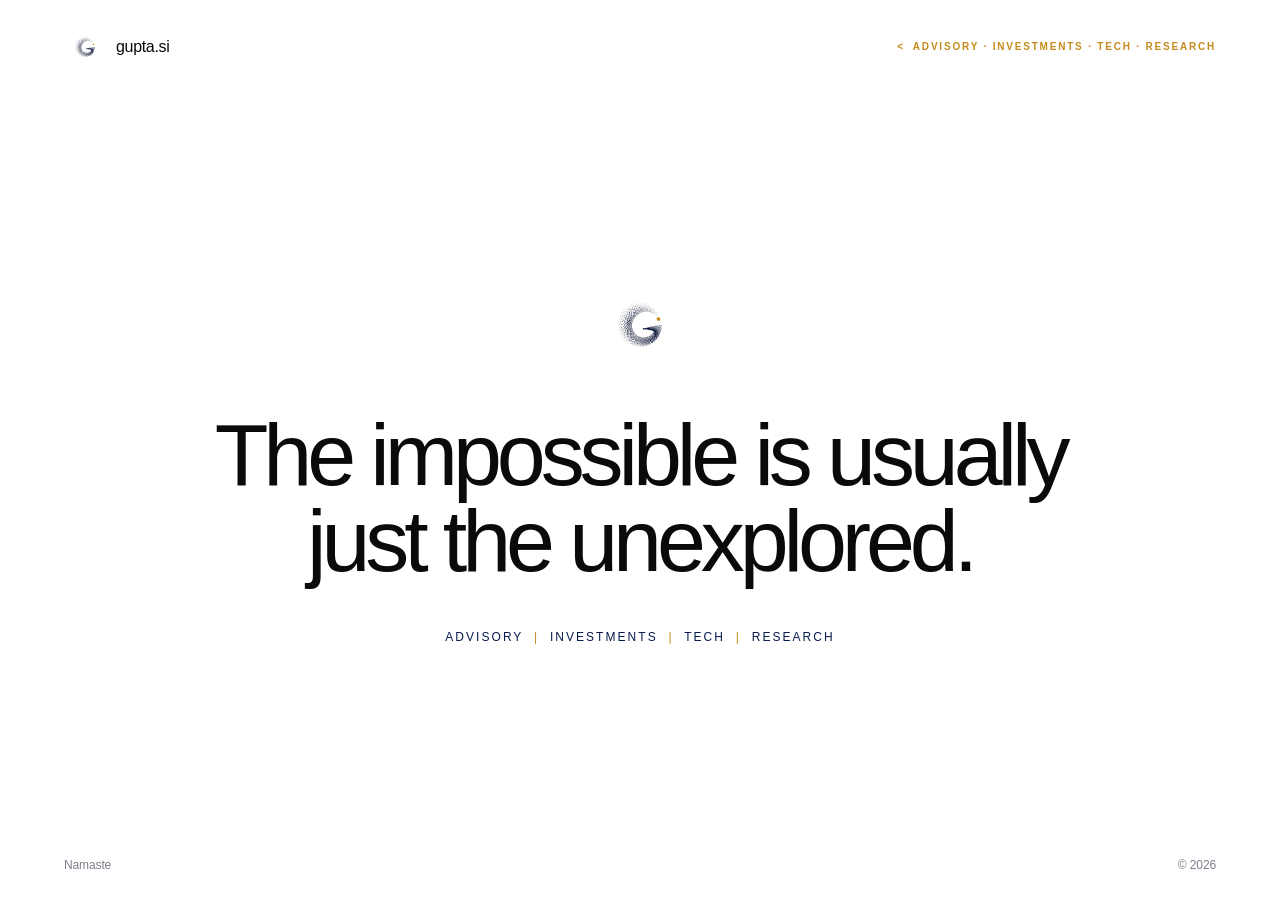
==== index.html @ c1aa2324 "Update index.html" ====
<!doctype html>
<html lang="en">
<head>
  <meta charset="UTF-8">
  <meta name="viewport" content="width=device-width, initial-scale=1, viewport-fit=cover">
  <meta name="theme-color" content="#ffffff">
  <meta name="description" content="Advisory, Investments, Tech, Research.">
  <meta name="apple-mobile-web-app-capable" content="yes">
  <meta name="apple-mobile-web-app-status-bar-style" content="default">
  <title>Gupta</title>

  <!-- Favicon: exact logo-mark PNGs first, with SVG/ICO fallbacks -->
  <link rel="icon" type="image/png" sizes="32x32" href="assets/favicon-32.png">
  <link rel="icon" type="image/png" sizes="16x16" href="assets/favicon-16.png">
  <link rel="icon" type="image/svg+xml" href="assets/favicon.svg">
  <link rel="shortcut icon" href="assets/favicon.ico">
  <link rel="apple-touch-icon" sizes="180x180" href="assets/apple-touch-icon.png">
  <link rel="manifest" href="site.webmanifest">

  <style>
    * { box-sizing: border-box; }

    :root {
      --navy: #071b4d;
      --gold: #c58b1c;
      --muted: #7a7f8a;
      --page-pad: clamp(24px, 5vw, 64px);
    }

    html, body {
      margin: 0;
      min-height: 100%;
      width: 100%;
      background: #fff;
    }

    body {
      min-height: 100svh;
      color: #0a0a0a;
      font-family: -apple-system, BlinkMacSystemFont, "Helvetica Neue", Helvetica, Arial, sans-serif;
      -webkit-font-smoothing: antialiased;
      text-rendering: optimizeLegibility;
      overflow-x: hidden;
    }

    .page {
      min-height: 100svh;
      width: min(100%, 1280px);
      margin: 0 auto;
      padding: calc(env(safe-area-inset-top) + 26px) var(--page-pad)
               calc(env(safe-area-inset-bottom) + 26px);
      display: grid;
      grid-template-rows: auto 1fr auto;
      gap: 32px;
    }

    .header {
      display: flex;
      align-items: center;
      justify-content: space-between;
      gap: 20px;
    }

    .brand {
      display: inline-flex;
      align-items: center;
      gap: 10px;
      text-decoration: none;
      color: inherit;
      min-width: 0;
    }

    .brand-mark {
      width: clamp(34px, 4vw, 42px);
      height: clamp(34px, 4vw, 42px);
      flex: 0 0 auto;
      object-fit: contain;
      display: block;
    }

    .domain {
      font-size: clamp(14px, 1.4vw, 16px);
      line-height: 1;
      font-weight: 500;
      letter-spacing: -0.02em;
      white-space: nowrap;
    }

    .descriptor {
      display: inline-flex;
      align-items: center;
      gap: 8px;
      color: var(--gold);
      font-size: 10px;
      line-height: 1;
      font-weight: 600;
      letter-spacing: .18em;
      text-transform: uppercase;
      white-space: nowrap;
    }

    .descriptor .dot {
      width: 4px;
      height: 4px;
      border-radius: 50%;
      background: var(--gold);
      flex: 0 0 auto;
    }

    main {
      display: grid;
      place-items: center;
      text-align: center;
      padding: 20px 0;
    }

    .hero {
      width: min(100%, 920px);
      display: flex;
      flex-direction: column;
      align-items: center;
    }

    .hero-mark {
      width: clamp(62px, 8vw, 92px);
      height: clamp(62px, 8vw, 92px);
      object-fit: contain;
      display: block;
      margin-bottom: clamp(28px, 4.5vh, 48px);
    }

    .quote {
      margin: 0;
      max-width: 900px;
      font-size: clamp(44px, 7.1vw, 88px);
      font-weight: 400;
      line-height: .98;
      letter-spacing: -.058em;
      text-wrap: balance;
    }

    .subline {
      margin: clamp(34px, 5vh, 54px) 0 0;
      color: var(--navy);
      font-size: clamp(10px, 1.2vw, 12px);
      line-height: 1.4;
      font-weight: 500;
      letter-spacing: .17em;
      text-transform: uppercase;
    }

    .subline span { color: var(--gold); padding: 0 .45em; }

    .footer {
      display: flex;
      justify-content: space-between;
      align-items: flex-end;
      gap: 20px;
      color: var(--muted);
      font-size: 12px;
      line-height: 1.4;
      letter-spacing: -.01em;
    }

    .footer .year { white-space: nowrap; }

    @media (max-width: 700px) {
      .page {
        gap: 20px;
        padding-left: max(20px, var(--page-pad));
        padding-right: max(20px, var(--page-pad));
      }

      .descriptor { display: none; }

      main { padding: 8px 0; }

      .hero-mark { margin-bottom: 30px; }

      .quote {
        max-width: 12ch;
        font-size: clamp(42px, 12.8vw, 64px);
        line-height: 1.01;
        letter-spacing: -.055em;
      }

      .subline {
        max-width: 300px;
        line-height: 1.8;
      }
    }

    @media (max-height: 650px) and (min-width: 701px) {
      .page { gap: 16px; }
      .hero-mark { margin-bottom: 18px; }
      .subline { margin-top: 22px; }
    }

    @media (prefers-reduced-motion: no-preference) {
      .hero-mark { animation: mark-in 900ms cubic-bezier(.16,1,.3,1) both; }
      .quote { animation: quote-in 950ms 90ms cubic-bezier(.16,1,.3,1) both; }
      .subline { animation: fade-in 700ms 220ms ease both; }
    }

    @keyframes mark-in {
      from { opacity: 0; transform: translateY(10px) scale(.96); }
      to { opacity: 1; transform: translateY(0) scale(1); }
    }

    @keyframes quote-in {
      from { opacity: 0; transform: translateY(14px); }
      to { opacity: 1; transform: translateY(0); }
    }

    @keyframes fade-in {
      from { opacity: 0; }
      to { opacity: 1; }
    }
  </style>
</head>

<body>
  <div class="page">
    <header class="header">
      <a class="brand" href="/" aria-label="Gupta.si home">
        <img class="brand-mark" src="assets/gupta-mark.png" alt="Gupta mark" width="42" height="42">
        <span class="domain">gupta.si</span>
      </a>

      <div class="descriptor" aria-label="Gupta services">
        <<span>Advisory · Investments · Tech · Research</span>
      </div>
    </header>

    <main>
      <section class="hero" aria-labelledby="hero-quote">
        <img class="hero-mark" src="assets/gupta-mark.png" alt="Gupta logo mark" width="92" height="92">
        <h1 id="hero-quote" class="quote">The impossible is usually just the unexplored.</h1>
        <p class="subline">Advisory <span>|</span> Investments <span>|</span> Tech <span>|</span> Research</p>
      </section>
    </main>

    <footer class="footer">
      <span>Namaste</span>
      <span class="year">© 2026</span>
    </footer>
  </div>
</body>
</html>
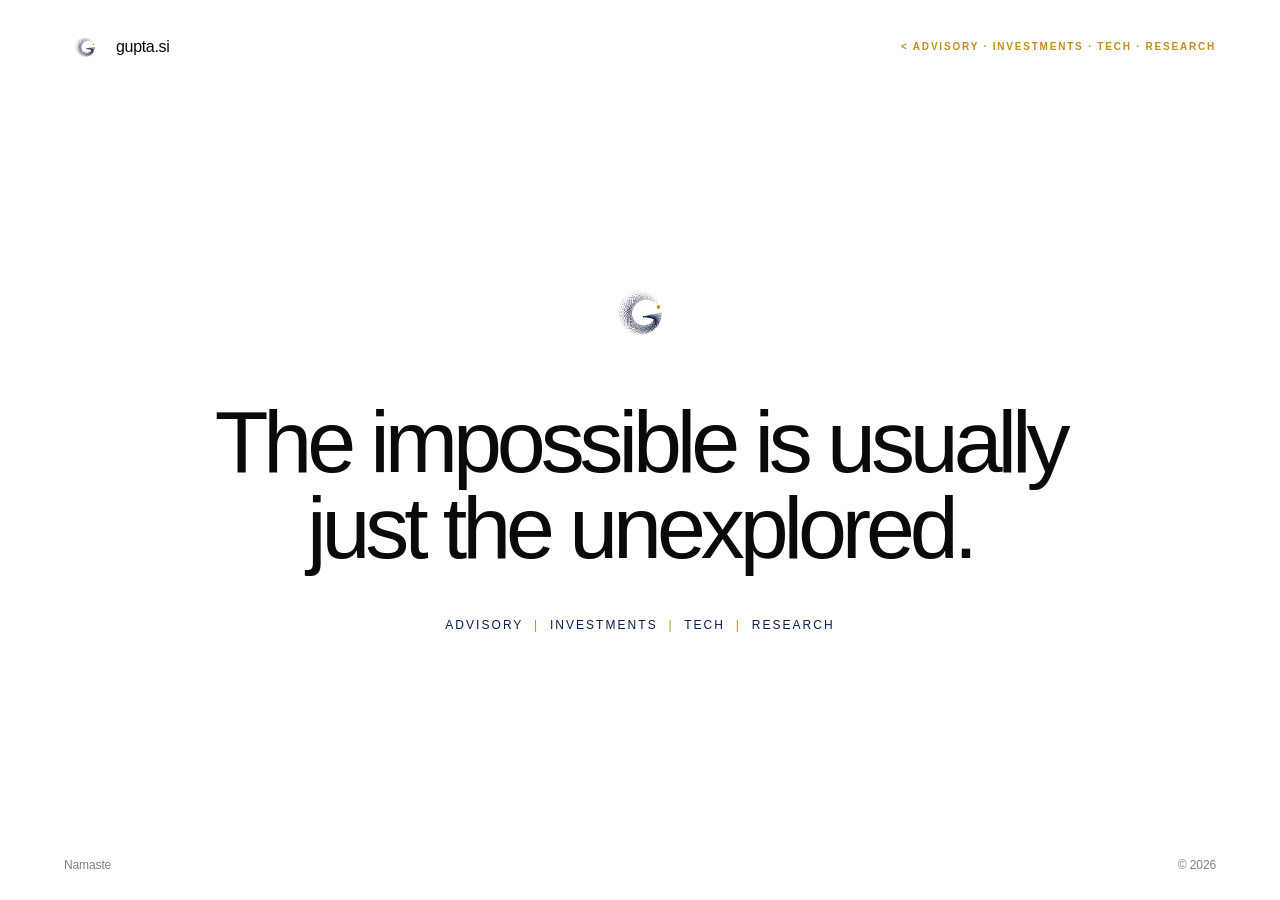
==== commit 72c02eab: "Update index.html" ====
--- a/index.html
+++ b/index.html
@@ -3,13 +3,16 @@
 <head>
   <meta charset="UTF-8">
   <meta name="viewport" content="width=device-width, initial-scale=1, viewport-fit=cover">
+
   <meta name="theme-color" content="#ffffff">
   <meta name="description" content="Advisory, Investments, Tech, Research.">
+
   <meta name="apple-mobile-web-app-capable" content="yes">
   <meta name="apple-mobile-web-app-status-bar-style" content="default">
+
   <title>Gupta</title>
 
-  <!-- Favicon: exact logo-mark PNGs first, with SVG/ICO fallbacks -->
+  <!-- Favicon -->
   <link rel="icon" type="image/png" sizes="32x32" href="assets/favicon-32.png">
   <link rel="icon" type="image/png" sizes="16x16" href="assets/favicon-16.png">
   <link rel="icon" type="image/svg+xml" href="assets/favicon.svg">
@@ -18,7 +21,9 @@
   <link rel="manifest" href="site.webmanifest">
 
   <style>
-    * { box-sizing: border-box; }
+    * {
+      box-sizing: border-box;
+    }
 
     :root {
       --navy: #071b4d;
@@ -27,53 +32,91 @@
       --page-pad: clamp(24px, 5vw, 64px);
     }
 
-    html, body {
+    html,
+    body {
       margin: 0;
-      min-height: 100%;
       width: 100%;
+      height: 100%;
       background: #fff;
     }
 
     body {
-      min-height: 100svh;
       color: #0a0a0a;
-      font-family: -apple-system, BlinkMacSystemFont, "Helvetica Neue", Helvetica, Arial, sans-serif;
+      font-family:
+        -apple-system,
+        BlinkMacSystemFont,
+        "Helvetica Neue",
+        Helvetica,
+        Arial,
+        sans-serif;
+
       -webkit-font-smoothing: antialiased;
       text-rendering: optimizeLegibility;
-      overflow-x: hidden;
-    }
+
+      /*
+       * The body itself never scrolls.
+       * Only <main> scrolls.
+       */
+      overflow: hidden;
+    }
+
+    /* =========================================================
+       PAGE
+       ========================================================= */
 
     .page {
-      min-height: 100svh;
-      width: min(100%, 1280px);
-      margin: 0 auto;
-      padding: calc(env(safe-area-inset-top) + 26px) var(--page-pad)
-               calc(env(safe-area-inset-bottom) + 26px);
-      display: grid;
-      grid-template-rows: auto 1fr auto;
-      gap: 32px;
-    }
+      width: 100%;
+      height: 100svh;
+      position: relative;
+      overflow: hidden;
+    }
+
+    /* =========================================================
+       FIXED HEADER
+       ========================================================= */
 
     .header {
+      position: fixed;
+      z-index: 100;
+      top: 0;
+      left: 0;
+      right: 0;
+
       display: flex;
       align-items: center;
       justify-content: space-between;
       gap: 20px;
+
+      padding:
+        calc(env(safe-area-inset-top) + 26px)
+        var(--page-pad)
+        26px;
+
+      pointer-events: none;
+    }
+
+    .brand,
+    .descriptor {
+      pointer-events: auto;
     }
 
     .brand {
       display: inline-flex;
       align-items: center;
       gap: 10px;
+
       text-decoration: none;
       color: inherit;
+
       min-width: 0;
     }
 
     .brand-mark {
       width: clamp(34px, 4vw, 42px);
       height: clamp(34px, 4vw, 42px);
+
       flex: 0 0 auto;
+
       object-fit: contain;
       display: block;
     }
@@ -81,8 +124,10 @@
     .domain {
       font-size: clamp(14px, 1.4vw, 16px);
       line-height: 1;
+
       font-weight: 500;
       letter-spacing: -0.02em;
+
       white-space: nowrap;
     }
 
@@ -90,11 +135,15 @@
       display: inline-flex;
       align-items: center;
       gap: 8px;
+
       color: var(--gold);
+
       font-size: 10px;
       line-height: 1;
+
       font-weight: 600;
       letter-spacing: .18em;
+
       text-transform: uppercase;
       white-space: nowrap;
     }
@@ -102,148 +151,387 @@
     .descriptor .dot {
       width: 4px;
       height: 4px;
+
       border-radius: 50%;
       background: var(--gold);
+
       flex: 0 0 auto;
     }
-
+    
     main {
-      display: grid;
-      place-items: center;
-      text-align: center;
-      padding: 20px 0;
+      width: 100%;
+      height: 100svh;
+
+      overflow-y: auto;
+      overflow-x: hidden;
+
+      scroll-behavior: smooth;
+      overscroll-behavior-y: contain;
+
+      -webkit-overflow-scrolling: touch;
+
+      padding-top:
+        calc(env(safe-area-inset-top) + 110px);
+
+      padding-right: var(--page-pad);
+
+      padding-bottom:
+        calc(env(safe-area-inset-bottom) + 110px);
+
+      padding-left: var(--page-pad);
+
+      scrollbar-width: none;
+      -ms-overflow-style: none;
+    }
+
+    main::-webkit-scrollbar {
+      display: none;
     }
 
     .hero {
       width: min(100%, 920px);
+
+      min-height: calc(100svh - 220px);
+
+      margin: 0 auto;
+
       display: flex;
       flex-direction: column;
+
       align-items: center;
+      justify-content: center;
+
+      text-align: center;
     }
 
     .hero-mark {
       width: clamp(62px, 8vw, 92px);
       height: clamp(62px, 8vw, 92px);
+
       object-fit: contain;
       display: block;
+
       margin-bottom: clamp(28px, 4.5vh, 48px);
     }
 
     .quote {
       margin: 0;
+
       max-width: 900px;
+
       font-size: clamp(44px, 7.1vw, 88px);
+
       font-weight: 400;
+
       line-height: .98;
+
       letter-spacing: -.058em;
+
       text-wrap: balance;
     }
 
     .subline {
-      margin: clamp(34px, 5vh, 54px) 0 0;
+      margin:
+        clamp(34px, 5vh, 54px)
+        0
+        0;
+
       color: var(--navy);
+
       font-size: clamp(10px, 1.2vw, 12px);
+
       line-height: 1.4;
+
       font-weight: 500;
+
       letter-spacing: .17em;
+
       text-transform: uppercase;
     }
 
-    .subline span { color: var(--gold); padding: 0 .45em; }
+    .subline span {
+      color: var(--gold);
+      padding: 0 .45em;
+    }
+
+    .scroll-space {
+      height: 80vh;
+      min-height: 300px;
+    }
 
     .footer {
+      position: fixed;
+      z-index: 100;
+
+      left: 0;
+      right: 0;
+      bottom: 0;
+
       display: flex;
+
       justify-content: space-between;
       align-items: flex-end;
+
       gap: 20px;
+
+      padding:
+        26px
+        var(--page-pad)
+        calc(env(safe-area-inset-bottom) + 26px);
+
       color: var(--muted);
+
       font-size: 12px;
       line-height: 1.4;
+
       letter-spacing: -.01em;
-    }
-
-    .footer .year { white-space: nowrap; }
+
+      pointer-events: none;
+    }
+
+    .footer .year {
+      white-space: nowrap;
+    }
 
     @media (max-width: 700px) {
-      .page {
-        gap: 20px;
+
+      :root {
+        --page-pad: 20px;
+      }
+
+      .header {
         padding-left: max(20px, var(--page-pad));
         padding-right: max(20px, var(--page-pad));
       }
 
-      .descriptor { display: none; }
-
-      main { padding: 8px 0; }
-
-      .hero-mark { margin-bottom: 30px; }
+      .footer {
+        padding-left: max(20px, var(--page-pad));
+        padding-right: max(20px, var(--page-pad));
+      }
+
+      .descriptor {
+        display: none;
+      }
+
+      main {
+        padding-top: 100px;
+        padding-bottom: 90px;
+
+        padding-left: max(20px, var(--page-pad));
+        padding-right: max(20px, var(--page-pad));
+      }
+
+      .hero {
+        min-height: calc(100svh - 190px);
+      }
+
+      .hero-mark {
+        margin-bottom: 30px;
+      }
 
       .quote {
         max-width: 12ch;
+
         font-size: clamp(42px, 12.8vw, 64px);
+
         line-height: 1.01;
+
         letter-spacing: -.055em;
       }
 
       .subline {
         max-width: 300px;
+
         line-height: 1.8;
       }
+
+      .scroll-space {
+        height: 70vh;
+        min-height: 260px;
+      }
     }
 
     @media (max-height: 650px) and (min-width: 701px) {
-      .page { gap: 16px; }
-      .hero-mark { margin-bottom: 18px; }
-      .subline { margin-top: 22px; }
+
+      .hero-mark {
+        margin-bottom: 18px;
+      }
+
+      .subline {
+        margin-top: 22px;
+      }
+
+      .scroll-space {
+        height: 60vh;
+      }
     }
 
     @media (prefers-reduced-motion: no-preference) {
-      .hero-mark { animation: mark-in 900ms cubic-bezier(.16,1,.3,1) both; }
-      .quote { animation: quote-in 950ms 90ms cubic-bezier(.16,1,.3,1) both; }
-      .subline { animation: fade-in 700ms 220ms ease both; }
+
+      .hero-mark {
+        animation:
+          mark-in
+          900ms
+          cubic-bezier(.16, 1, .3, 1)
+          both;
+      }
+
+      .quote {
+        animation:
+          quote-in
+          950ms
+          90ms
+          cubic-bezier(.16, 1, .3, 1)
+          both;
+      }
+
+      .subline {
+        animation:
+          fade-in
+          700ms
+          220ms
+          ease
+          both;
+      }
     }
 
     @keyframes mark-in {
-      from { opacity: 0; transform: translateY(10px) scale(.96); }
-      to { opacity: 1; transform: translateY(0) scale(1); }
+
+      from {
+        opacity: 0;
+        transform:
+          translateY(10px)
+          scale(.96);
+      }
+
+      to {
+        opacity: 1;
+        transform:
+          translateY(0)
+          scale(1);
+      }
     }
 
     @keyframes quote-in {
-      from { opacity: 0; transform: translateY(14px); }
-      to { opacity: 1; transform: translateY(0); }
+
+      from {
+        opacity: 0;
+        transform: translateY(14px);
+      }
+
+      to {
+        opacity: 1;
+        transform: translateY(0);
+      }
     }
 
     @keyframes fade-in {
-      from { opacity: 0; }
-      to { opacity: 1; }
-    }
+
+      from {
+        opacity: 0;
+      }
+
+      to {
+        opacity: 1;
+      }
+    }
+
   </style>
 </head>
 
 <body>
+
   <div class="page">
+
     <header class="header">
-      <a class="brand" href="/" aria-label="Gupta.si home">
-        <img class="brand-mark" src="assets/gupta-mark.png" alt="Gupta mark" width="42" height="42">
-        <span class="domain">gupta.si</span>
+
+      <a
+        class="brand"
+        href="/"
+        aria-label="Gupta.si home"
+      >
+        <img
+          class="brand-mark"
+          src="assets/gupta-mark.png"
+          alt="Gupta mark"
+          width="42"
+          height="42"
+        >
+
+        <span class="domain">
+          gupta.si
+        </span>
       </a>
 
-      <div class="descriptor" aria-label="Gupta services">
-        <<span>Advisory · Investments · Tech · Research</span>
+      <div
+        class="descriptor"
+        aria-label="Gupta services"
+      >
+        <span>
+          < Advisory · Investments · Tech · Research
+        </span>
       </div>
+
     </header>
 
     <main>
-      <section class="hero" aria-labelledby="hero-quote">
-        <img class="hero-mark" src="assets/gupta-mark.png" alt="Gupta logo mark" width="92" height="92">
-        <h1 id="hero-quote" class="quote">The impossible is usually just the unexplored.</h1>
-        <p class="subline">Advisory <span>|</span> Investments <span>|</span> Tech <span>|</span> Research</p>
+
+      <section
+        class="hero"
+        aria-labelledby="hero-quote"
+      >
+
+        <img
+          class="hero-mark"
+          src="assets/gupta-mark.png"
+          alt="Gupta logo mark"
+          width="92"
+          height="92"
+        >
+
+        <h1
+          id="hero-quote"
+          class="quote"
+        >
+          The impossible is usually just the unexplored.
+        </h1>
+
+        <p class="subline">
+          Advisory
+          <span>|</span>
+          Investments
+          <span>|</span>
+          Tech
+          <span>|</span>
+          Research
+        </p>
+
       </section>
+
+      <!--
+        Extra space makes the center content scrollable.
+        Header and footer remain completely fixed.
+      -->
+      <div
+        class="scroll-space"
+        aria-hidden="true"
+      ></div>
+
     </main>
 
     <footer class="footer">
-      <span>Namaste</span>
-      <span class="year">© 2026</span>
+
+      <span>
+        Namaste
+      </span>
+
+      <span class="year">
+        © 2026
+      </span>
+
     </footer>
+
   </div>
+
 </body>
 </html>
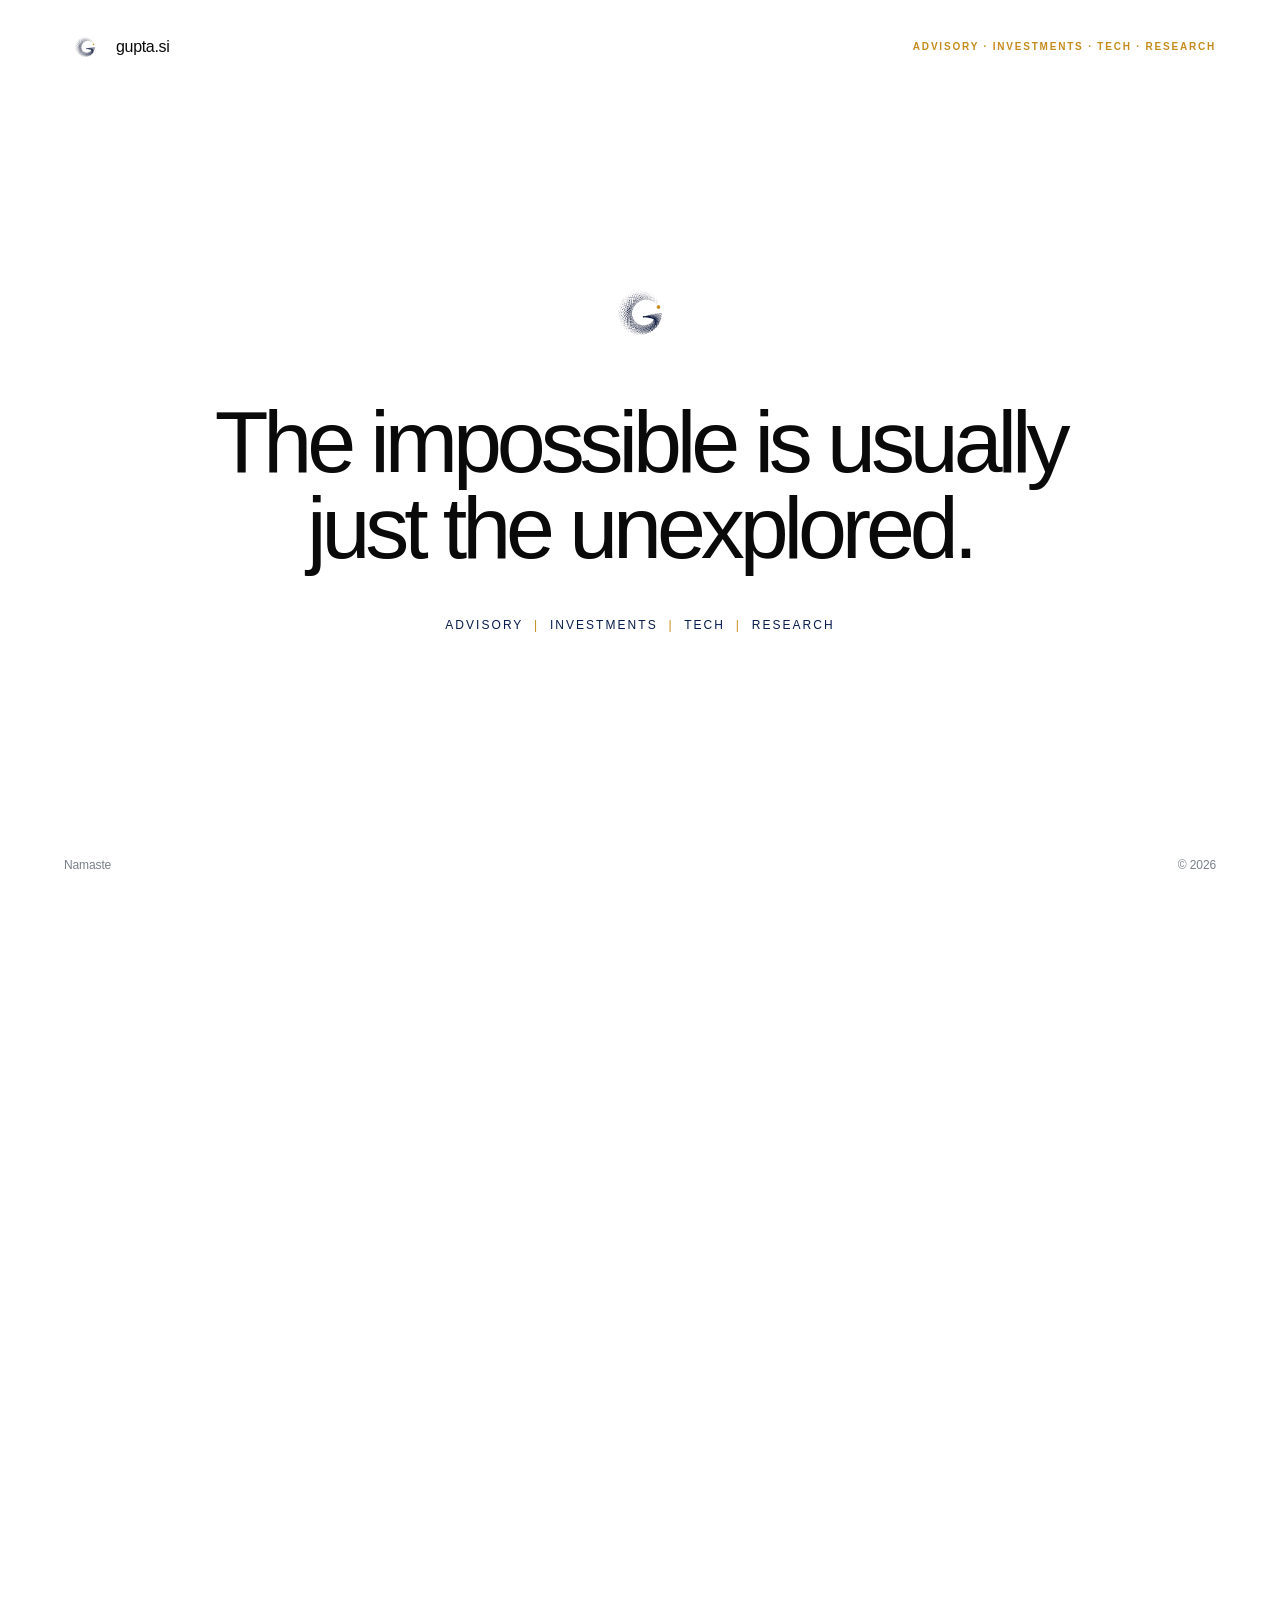
==== commit 374d70e2: "Update index.html" ====
--- a/index.html
+++ b/index.html
@@ -1,537 +1,318 @@
 <!doctype html>
 <html lang="en">
-<head>
-  <meta charset="UTF-8">
-  <meta name="viewport" content="width=device-width, initial-scale=1, viewport-fit=cover">
-
-  <meta name="theme-color" content="#ffffff">
-  <meta name="description" content="Advisory, Investments, Tech, Research.">
-
-  <meta name="apple-mobile-web-app-capable" content="yes">
-  <meta name="apple-mobile-web-app-status-bar-style" content="default">
-
-  <title>Gupta</title>
-
-  <!-- Favicon -->
-  <link rel="icon" type="image/png" sizes="32x32" href="assets/favicon-32.png">
-  <link rel="icon" type="image/png" sizes="16x16" href="assets/favicon-16.png">
-  <link rel="icon" type="image/svg+xml" href="assets/favicon.svg">
-  <link rel="shortcut icon" href="assets/favicon.ico">
-  <link rel="apple-touch-icon" sizes="180x180" href="assets/apple-touch-icon.png">
-  <link rel="manifest" href="site.webmanifest">
-
-  <style>
-    * {
-      box-sizing: border-box;
-    }
-
-    :root {
-      --navy: #071b4d;
-      --gold: #c58b1c;
-      --muted: #7a7f8a;
-      --page-pad: clamp(24px, 5vw, 64px);
-    }
-
-    html,
-    body {
-      margin: 0;
-      width: 100%;
-      height: 100%;
-      background: #fff;
-    }
-
-    body {
-      color: #0a0a0a;
-      font-family:
-        -apple-system,
-        BlinkMacSystemFont,
-        "Helvetica Neue",
-        Helvetica,
-        Arial,
-        sans-serif;
-
-      -webkit-font-smoothing: antialiased;
-      text-rendering: optimizeLegibility;
-
-      /*
-       * The body itself never scrolls.
-       * Only <main> scrolls.
-       */
-      overflow: hidden;
-    }
-
-    /* =========================================================
-       PAGE
-       ========================================================= */
-
-    .page {
-      width: 100%;
-      height: 100svh;
-      position: relative;
-      overflow: hidden;
-    }
-
-    /* =========================================================
-       FIXED HEADER
-       ========================================================= */
-
-    .header {
-      position: fixed;
-      z-index: 100;
-      top: 0;
-      left: 0;
-      right: 0;
-
-      display: flex;
-      align-items: center;
-      justify-content: space-between;
-      gap: 20px;
-
-      padding:
-        calc(env(safe-area-inset-top) + 26px)
-        var(--page-pad)
-        26px;
-
-      pointer-events: none;
-    }
-
-    .brand,
-    .descriptor {
-      pointer-events: auto;
-    }
-
-    .brand {
-      display: inline-flex;
-      align-items: center;
-      gap: 10px;
-
-      text-decoration: none;
-      color: inherit;
-
-      min-width: 0;
-    }
-
-    .brand-mark {
-      width: clamp(34px, 4vw, 42px);
-      height: clamp(34px, 4vw, 42px);
-
-      flex: 0 0 auto;
-
-      object-fit: contain;
-      display: block;
-    }
-
-    .domain {
-      font-size: clamp(14px, 1.4vw, 16px);
-      line-height: 1;
-
-      font-weight: 500;
-      letter-spacing: -0.02em;
-
-      white-space: nowrap;
-    }
-
-    .descriptor {
-      display: inline-flex;
-      align-items: center;
-      gap: 8px;
-
-      color: var(--gold);
-
-      font-size: 10px;
-      line-height: 1;
-
-      font-weight: 600;
-      letter-spacing: .18em;
-
-      text-transform: uppercase;
-      white-space: nowrap;
-    }
-
-    .descriptor .dot {
-      width: 4px;
-      height: 4px;
-
-      border-radius: 50%;
-      background: var(--gold);
-
-      flex: 0 0 auto;
-    }
-    
-    main {
-      width: 100%;
-      height: 100svh;
-
-      overflow-y: auto;
-      overflow-x: hidden;
-
-      scroll-behavior: smooth;
-      overscroll-behavior-y: contain;
-
-      -webkit-overflow-scrolling: touch;
-
-      padding-top:
-        calc(env(safe-area-inset-top) + 110px);
-
-      padding-right: var(--page-pad);
-
-      padding-bottom:
-        calc(env(safe-area-inset-bottom) + 110px);
-
-      padding-left: var(--page-pad);
-
-      scrollbar-width: none;
-      -ms-overflow-style: none;
-    }
-
-    main::-webkit-scrollbar {
-      display: none;
-    }
-
-    .hero {
-      width: min(100%, 920px);
-
-      min-height: calc(100svh - 220px);
-
-      margin: 0 auto;
-
-      display: flex;
-      flex-direction: column;
-
-      align-items: center;
-      justify-content: center;
-
-      text-align: center;
-    }
-
-    .hero-mark {
-      width: clamp(62px, 8vw, 92px);
-      height: clamp(62px, 8vw, 92px);
-
-      object-fit: contain;
-      display: block;
-
-      margin-bottom: clamp(28px, 4.5vh, 48px);
-    }
-
-    .quote {
-      margin: 0;
-
-      max-width: 900px;
-
-      font-size: clamp(44px, 7.1vw, 88px);
-
-      font-weight: 400;
-
-      line-height: .98;
-
-      letter-spacing: -.058em;
-
-      text-wrap: balance;
-    }
-
-    .subline {
-      margin:
-        clamp(34px, 5vh, 54px)
-        0
-        0;
-
-      color: var(--navy);
-
-      font-size: clamp(10px, 1.2vw, 12px);
-
-      line-height: 1.4;
-
-      font-weight: 500;
-
-      letter-spacing: .17em;
-
-      text-transform: uppercase;
-    }
-
-    .subline span {
-      color: var(--gold);
-      padding: 0 .45em;
-    }
-
-    .scroll-space {
-      height: 80vh;
-      min-height: 300px;
-    }
-
-    .footer {
-      position: fixed;
-      z-index: 100;
-
-      left: 0;
-      right: 0;
-      bottom: 0;
-
-      display: flex;
-
-      justify-content: space-between;
-      align-items: flex-end;
-
-      gap: 20px;
-
-      padding:
-        26px
-        var(--page-pad)
-        calc(env(safe-area-inset-bottom) + 26px);
-
-      color: var(--muted);
-
-      font-size: 12px;
-      line-height: 1.4;
-
-      letter-spacing: -.01em;
-
-      pointer-events: none;
-    }
-
-    .footer .year {
-      white-space: nowrap;
-    }
-
-    @media (max-width: 700px) {
-
-      :root {
-        --page-pad: 20px;
-      }
-
-      .header {
-        padding-left: max(20px, var(--page-pad));
-        padding-right: max(20px, var(--page-pad));
-      }
-
-      .footer {
-        padding-left: max(20px, var(--page-pad));
-        padding-right: max(20px, var(--page-pad));
-      }
-
-      .descriptor {
-        display: none;
-      }
-
-      main {
-        padding-top: 100px;
-        padding-bottom: 90px;
-
-        padding-left: max(20px, var(--page-pad));
-        padding-right: max(20px, var(--page-pad));
-      }
-
-      .hero {
-        min-height: calc(100svh - 190px);
-      }
-
-      .hero-mark {
-        margin-bottom: 30px;
-      }
-
-      .quote {
-        max-width: 12ch;
-
-        font-size: clamp(42px, 12.8vw, 64px);
-
-        line-height: 1.01;
-
-        letter-spacing: -.055em;
-      }
-
-      .subline {
-        max-width: 300px;
-
-        line-height: 1.8;
-      }
-
-      .scroll-space {
-        height: 70vh;
-        min-height: 260px;
-      }
-    }
-
-    @media (max-height: 650px) and (min-width: 701px) {
-
-      .hero-mark {
-        margin-bottom: 18px;
-      }
-
-      .subline {
-        margin-top: 22px;
-      }
-
-      .scroll-space {
-        height: 60vh;
-      }
-    }
-
-    @media (prefers-reduced-motion: no-preference) {
-
-      .hero-mark {
-        animation:
-          mark-in
-          900ms
-          cubic-bezier(.16, 1, .3, 1)
-          both;
-      }
-
-      .quote {
-        animation:
-          quote-in
-          950ms
-          90ms
-          cubic-bezier(.16, 1, .3, 1)
-          both;
-      }
-
-      .subline {
-        animation:
-          fade-in
-          700ms
-          220ms
-          ease
-          both;
-      }
-    }
-
-    @keyframes mark-in {
-
-      from {
-        opacity: 0;
-        transform:
-          translateY(10px)
-          scale(.96);
-      }
-
-      to {
-        opacity: 1;
-        transform:
-          translateY(0)
-          scale(1);
-      }
-    }
-
-    @keyframes quote-in {
-
-      from {
-        opacity: 0;
-        transform: translateY(14px);
-      }
-
-      to {
-        opacity: 1;
-        transform: translateY(0);
-      }
-    }
-
-    @keyframes fade-in {
-
-      from {
-        opacity: 0;
-      }
-
-      to {
-        opacity: 1;
-      }
-    }
-
-  </style>
-</head>
-
-<body>
-
-  <div class="page">
-
-    <header class="header">
-
-      <a
-        class="brand"
-        href="/"
-        aria-label="Gupta.si home"
-      >
-        <img
-          class="brand-mark"
-          src="assets/gupta-mark.png"
-          alt="Gupta mark"
-          width="42"
-          height="42"
-        >
-
-        <span class="domain">
-          gupta.si
-        </span>
-      </a>
-
-      <div
-        class="descriptor"
-        aria-label="Gupta services"
-      >
-        <span>
-          < Advisory · Investments · Tech · Research
-        </span>
-      </div>
-
-    </header>
-
-    <main>
-
-      <section
-        class="hero"
-        aria-labelledby="hero-quote"
-      >
-
-        <img
-          class="hero-mark"
-          src="assets/gupta-mark.png"
-          alt="Gupta logo mark"
-          width="92"
-          height="92"
-        >
-
-        <h1
-          id="hero-quote"
-          class="quote"
-        >
-          The impossible is usually just the unexplored.
-        </h1>
-
-        <p class="subline">
-          Advisory
-          <span>|</span>
-          Investments
-          <span>|</span>
-          Tech
-          <span>|</span>
-          Research
-        </p>
-
-      </section>
-
-      <!--
-        Extra space makes the center content scrollable.
-        Header and footer remain completely fixed.
-      -->
-      <div
-        class="scroll-space"
-        aria-hidden="true"
-      ></div>
-
-    </main>
-
-    <footer class="footer">
-
-      <span>
-        Namaste
-      </span>
-
-      <span class="year">
-        © 2026
-      </span>
-
-    </footer>
-
-  </div>
-
-</body>
+    <head>
+        <meta charset="UTF-8" />
+        <meta name="viewport" content="width=device-width, initial-scale=1, viewport-fit=cover" />
+        <meta name="theme-color" content="#ffffff" />
+        <meta name="description" content="Advisory, Investments, Tech, Research." />
+        <meta name="apple-mobile-web-app-capable" content="yes" />
+        <meta name="apple-mobile-web-app-status-bar-style" content="default" />
+        <title>Gupta</title>
+        <link rel="icon" type="image/png" sizes="32x32" href="assets/favicon-32.png" />
+        <link rel="icon" type="image/png" sizes="16x16" href="assets/favicon-16.png" />
+        <link rel="icon" type="image/svg+xml" href="assets/favicon.svg" />
+        <link rel="shortcut icon" href="assets/favicon.ico" />
+        <link rel="apple-touch-icon" sizes="180x180" href="assets/apple-touch-icon.png" />
+        <link rel="manifest" href="site.webmanifest" />
+        <style>
+            * {
+                box-sizing: border-box;
+            }
+            :root {
+                --navy: #071b4d;
+                --gold: #c58b1c;
+                --muted: #7a7f8a;
+                --page-pad: clamp(24px, 5vw, 64px);
+            }
+            html {
+                margin: 0;
+                width: 100%;
+                min-height: 100%;
+                background: #fff;
+                overscroll-behavior-y: auto;
+            }
+            body {
+                margin: 0;
+                width: 100%;
+                min-height: 100%;
+                background: #fff;
+                color: #0a0a0a;
+                font-family: -apple-system, BlinkMacSystemFont, "Helvetica Neue", Helvetica, Arial, sans-serif;
+                -webkit-font-smoothing: antialiased;
+                text-rendering: optimizeLegibility;
+                overflow-x: hidden;
+                overflow-y: auto;
+                overscroll-behavior-y: auto;
+                -webkit-overflow-scrolling: touch;
+            }
+            .page {
+                width: 100%;
+                min-height: 100svh;
+                position: relative;
+            }
+            .header {
+                position: fixed;
+                z-index: 100;
+                top: 0;
+                left: 0;
+                right: 0;
+                display: flex;
+                align-items: center;
+                justify-content: space-between;
+                gap: 20px;
+                padding: calc(env(safe-area-inset-top) + 26px) var(--page-pad) 26px;
+                pointer-events: none;
+            }
+            .brand,
+            .descriptor {
+                pointer-events: auto;
+            }
+            .brand {
+                display: inline-flex;
+                align-items: center;
+                gap: 10px;
+                text-decoration: none;
+                color: inherit;
+                min-width: 0;
+            }
+            .brand-mark {
+                width: clamp(34px, 4vw, 42px);
+                height: clamp(34px, 4vw, 42px);
+                flex: 0 0 auto;
+                object-fit: contain;
+                display: block;
+            }
+            .domain {
+                font-size: clamp(14px, 1.4vw, 16px);
+                line-height: 1;
+                font-weight: 500;
+                letter-spacing: -0.02em;
+                white-space: nowrap;
+            }
+            .descriptor {
+                display: inline-flex;
+                align-items: center;
+                gap: 8px;
+                color: var(--gold);
+                font-size: 10px;
+                line-height: 1;
+                font-weight: 600;
+                letter-spacing: 0.18em;
+                text-transform: uppercase;
+                white-space: nowrap;
+            }
+            .descriptor .dot {
+                width: 4px;
+                height: 4px;
+                border-radius: 50%;
+                background: var(--gold);
+                flex: 0 0 auto;
+            }
+            main {
+                width: 100%;
+                min-height: 100svh;
+                overflow: visible;
+                padding-top: calc(env(safe-area-inset-top) + 110px);
+                padding-right: var(--page-pad);
+                padding-bottom: calc(env(safe-area-inset-bottom) + 110px);
+                padding-left: var(--page-pad);
+            }
+            .hero {
+                width: min(100%, 920px);
+                min-height: calc(100svh - 220px);
+                margin: 0 auto;
+                display: flex;
+                flex-direction: column;
+                align-items: center;
+                justify-content: center;
+                text-align: center;
+            }
+            .hero-mark {
+                width: clamp(62px, 8vw, 92px);
+                height: clamp(62px, 8vw, 92px);
+                object-fit: contain;
+                display: block;
+                margin-bottom: clamp(28px, 4.5vh, 48px);
+            }
+            .quote {
+                margin: 0;
+                max-width: 900px;
+                font-size: clamp(44px, 7.1vw, 88px);
+                font-weight: 400;
+                line-height: 0.98;
+                letter-spacing: -0.058em;
+                text-wrap: balance;
+            }
+            .subline {
+                margin: clamp(34px, 5vh, 54px) 0 0;
+                color: var(--navy);
+                font-size: clamp(10px, 1.2vw, 12px);
+                line-height: 1.4;
+                font-weight: 500;
+                letter-spacing: 0.17em;
+                text-transform: uppercase;
+            }
+            .subline span {
+                color: var(--gold);
+                padding: 0 0.45em;
+            }
+            .scroll-space {
+                height: 100vh;
+                min-height: 400px;
+            }
+            .footer {
+                position: fixed;
+                z-index: 100;
+                left: 0;
+                right: 0;
+                bottom: 0;
+                display: flex;
+                justify-content: space-between;
+                align-items: flex-end;
+                gap: 20px;
+                padding: 26px var(--page-pad) calc(env(safe-area-inset-bottom) + 26px);
+                color: var(--muted);
+                font-size: 12px;
+                line-height: 1.4;
+                letter-spacing: -0.01em;
+                pointer-events: none;
+            }
+            .footer .year {
+                white-space: nowrap;
+            }
+            @media (max-width: 700px) {
+                :root {
+                    --page-pad: 20px;
+                }
+                .header {
+                    padding-left: max(20px, var(--page-pad));
+                    padding-right: max(20px, var(--page-pad));
+                }
+                .footer {
+                    padding-left: max(20px, var(--page-pad));
+                    padding-right: max(20px, var(--page-pad));
+                }
+                .descriptor {
+                    display: none;
+                }
+                main {
+                    padding-top: 100px;
+                    padding-bottom: 90px;
+                    padding-left: max(20px, var(--page-pad));
+                    padding-right: max(20px, var(--page-pad));
+                }
+                .hero {
+                    min-height: calc(100svh - 190px);
+                }
+                .hero-mark {
+                    margin-bottom: 30px;
+                }
+                .quote {
+                    max-width: 12ch;
+                    font-size: clamp(42px, 12.8vw, 64px);
+                    line-height: 1.01;
+                    letter-spacing: -0.055em;
+                }
+                .subline {
+                    max-width: 300px;
+                    line-height: 1.8;
+                }
+                .scroll-space {
+                    height: 70vh;
+                    min-height: 260px;
+                }
+            }
+            @media (max-height: 650px) and (min-width: 701px) {
+                .hero-mark {
+                    margin-bottom: 18px;
+                }
+                .subline {
+                    margin-top: 22px;
+                }
+                .scroll-space {
+                    height: 60vh;
+                }
+            }
+            @media (prefers-reduced-motion: no-preference) {
+                .hero-mark {
+                    animation: mark-in 900ms cubic-bezier(0.16, 1, 0.3, 1) both;
+                }
+                .quote {
+                    animation: quote-in 950ms 90ms cubic-bezier(0.16, 1, 0.3, 1) both;
+                }
+                .subline {
+                    animation: fade-in 700ms 220ms ease both;
+                }
+            }
+            @keyframes mark-in {
+                from {
+                    opacity: 0;
+                    transform: translateY(10px) scale(0.96);
+                }
+                to {
+                    opacity: 1;
+                    transform: translateY(0) scale(1);
+                }
+            }
+            @keyframes quote-in {
+                from {
+                    opacity: 0;
+                    transform: translateY(14px);
+                }
+                to {
+                    opacity: 1;
+                    transform: translateY(0);
+                }
+            }
+            @keyframes fade-in {
+                from {
+                    opacity: 0;
+                }
+                to {
+                    opacity: 1;
+                }
+            }
+        </style>
+    </head>
+    <body>
+        <div class="page">
+            <header class="header">
+                <a class="brand" href="/" aria-label="Gupta.si home">
+                    <img class="brand-mark" src="assets/gupta-mark.png" alt="Gupta mark" width="42" height="42" />
+
+                    <span class="domain"> gupta.si </span>
+                </a>
+
+                <div class="descriptor" aria-label="Gupta services">
+                    <span> Advisory · Investments · Tech · Research </span>
+                </div>
+            </header>
+
+            <main>
+                <section class="hero" aria-labelledby="hero-quote">
+                    <img class="hero-mark" src="assets/gupta-mark.png" alt="Gupta logo mark" width="92" height="92" />
+
+                    <h1 id="hero-quote" class="quote">The impossible is usually just the unexplored.</h1>
+
+                    <p class="subline">
+                        Advisory
+                        <span>|</span>
+                        Investments
+                        <span>|</span>
+                        Tech
+                        <span>|</span>
+                        Research
+                    </p>
+                </section>
+
+                <div class="scroll-space" aria-hidden="true"></div>
+            </main>
+
+            <footer class="footer">
+                <span> Namaste </span>
+
+                <span class="year"> © 2026 </span>
+            </footer>
+        </div>
+    </body>
 </html>
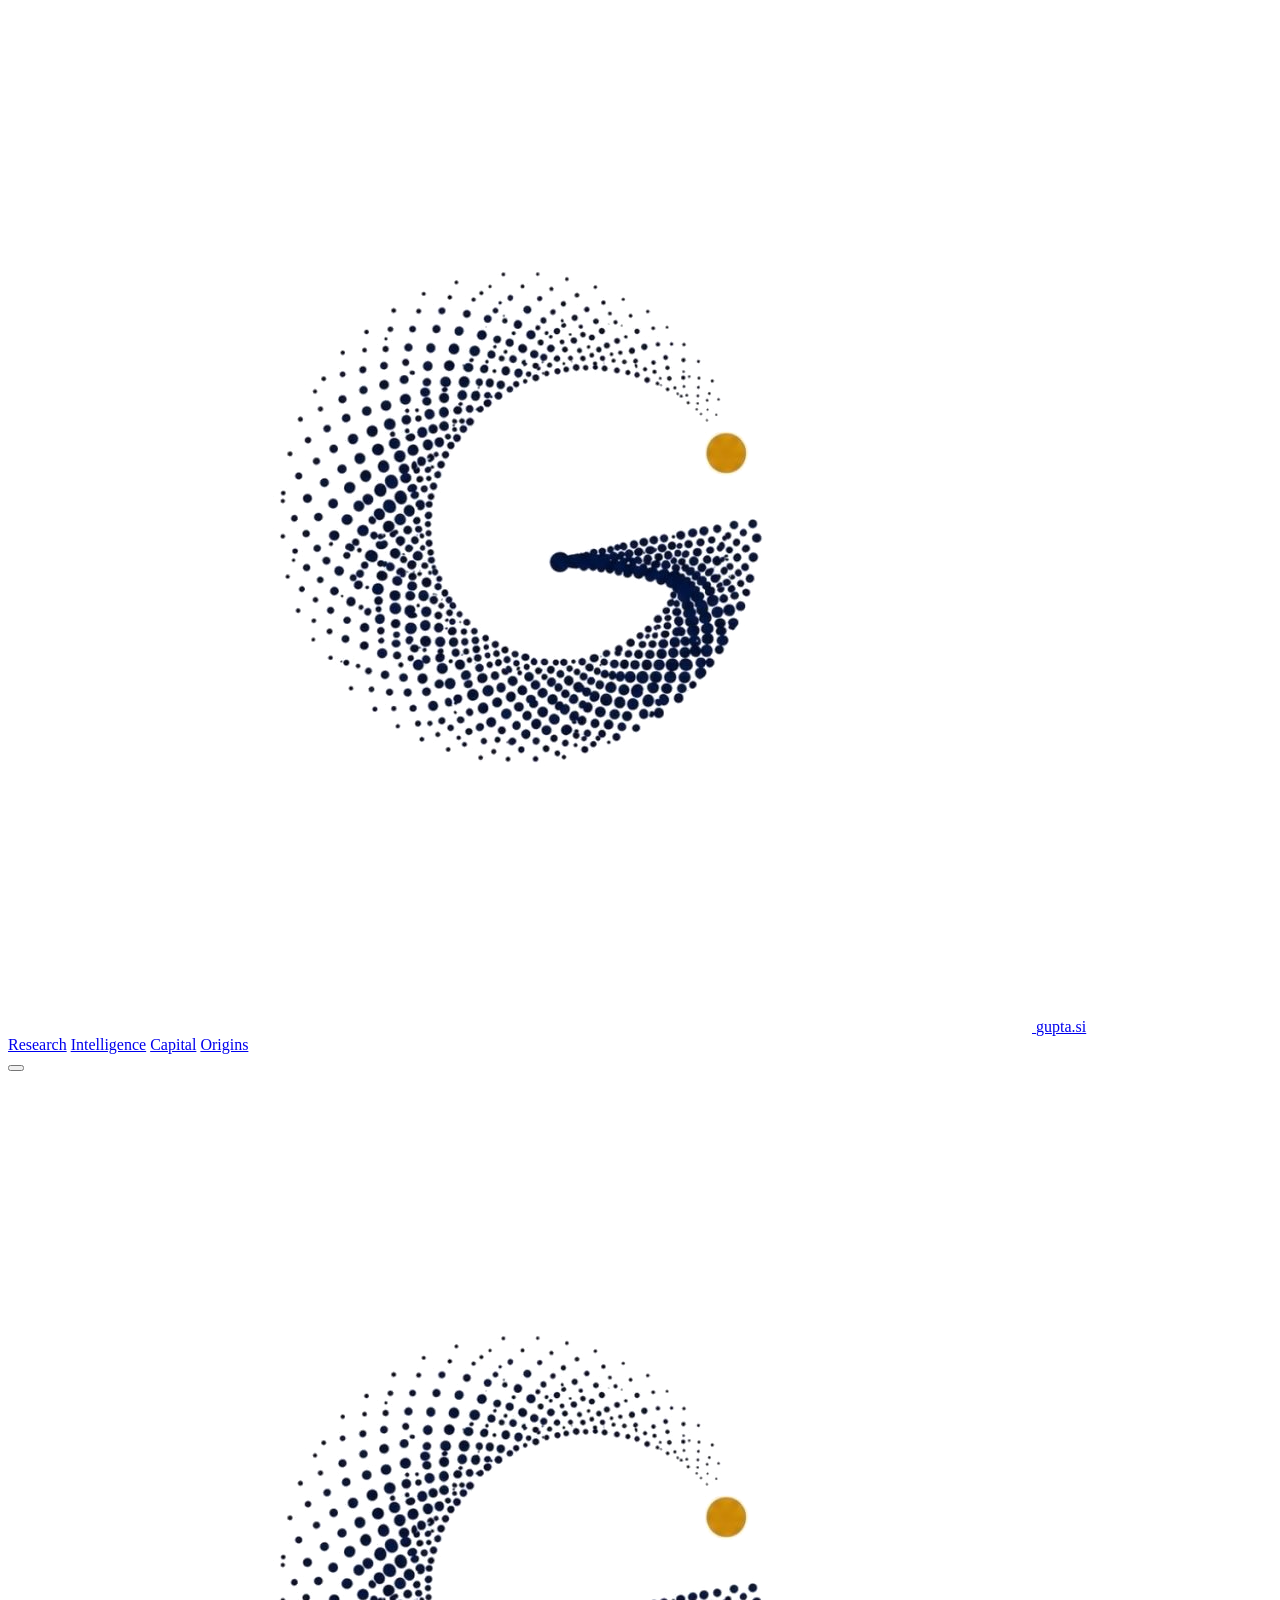
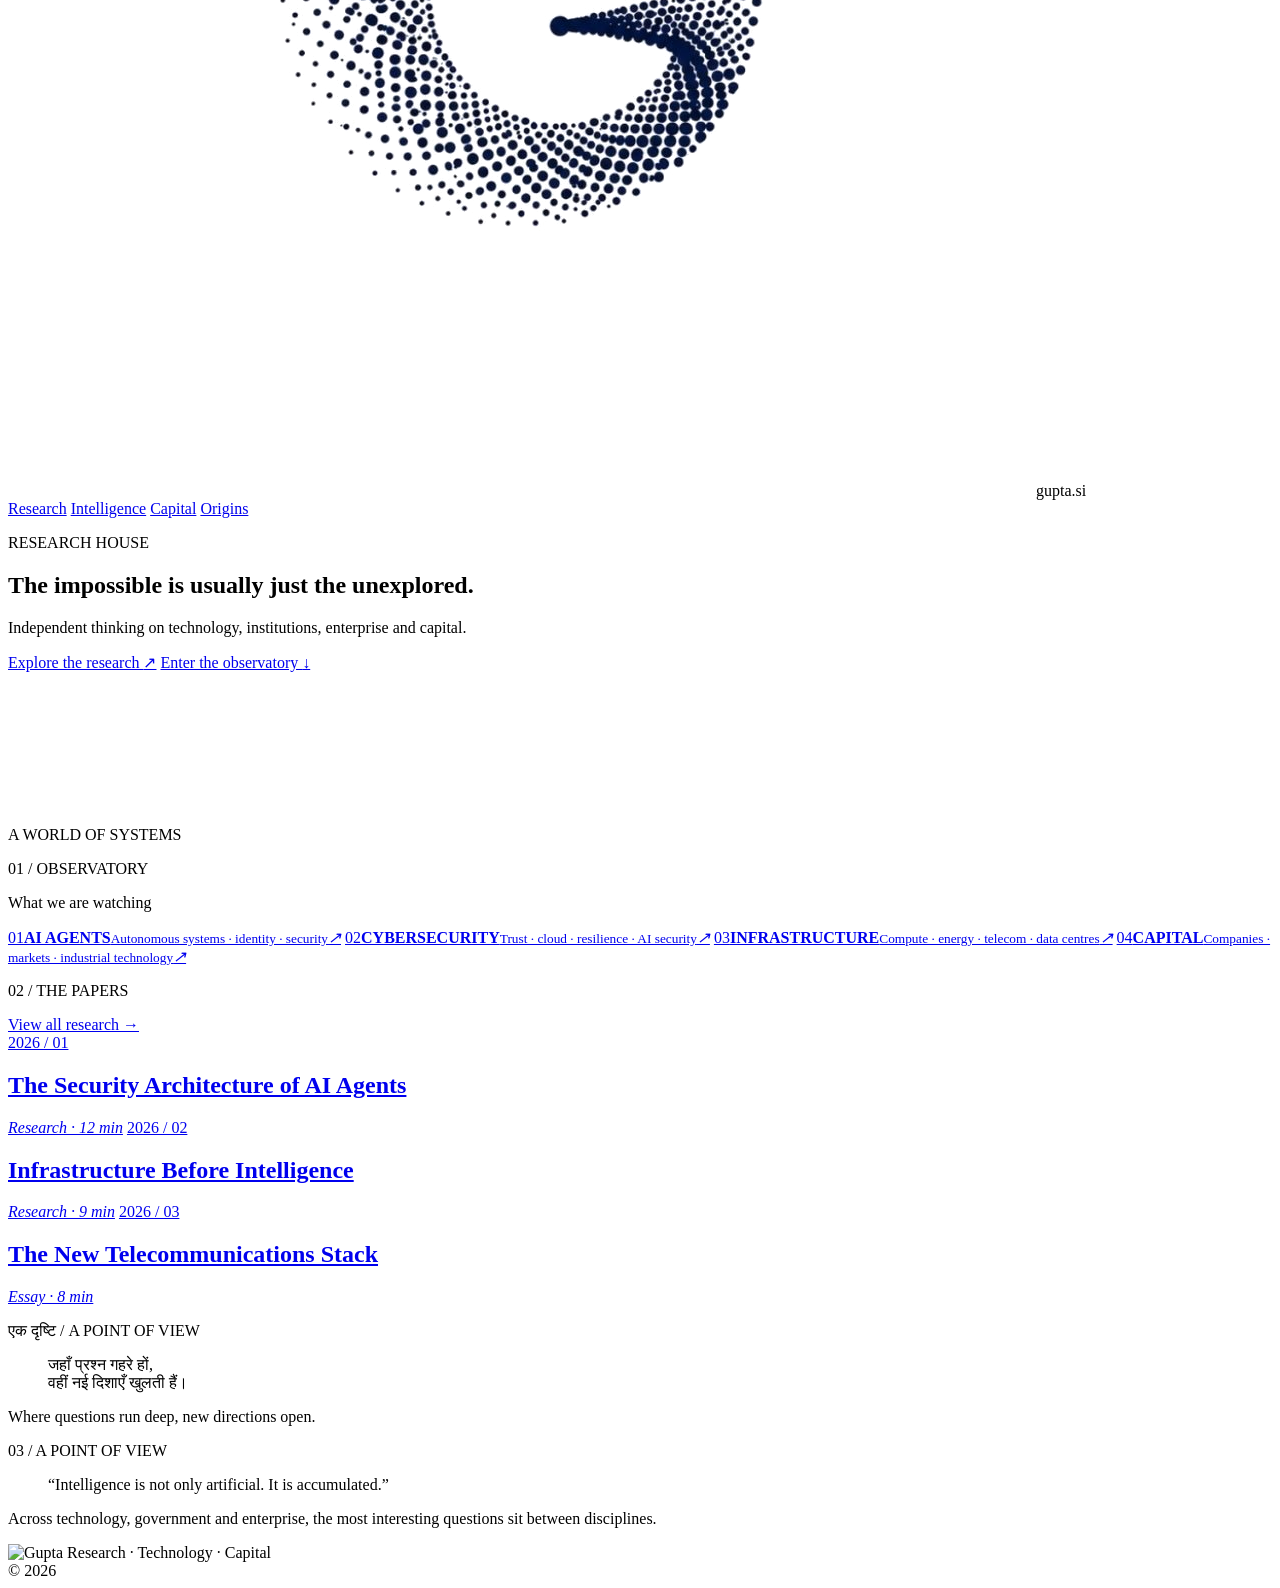
==== commit 74ef647a: "Update index.html" ====
--- a/index.html
+++ b/index.html
@@ -1,318 +1,113 @@
 <!doctype html>
 <html lang="en">
-    <head>
-        <meta charset="UTF-8" />
-        <meta name="viewport" content="width=device-width, initial-scale=1, viewport-fit=cover" />
-        <meta name="theme-color" content="#ffffff" />
-        <meta name="description" content="Advisory, Investments, Tech, Research." />
-        <meta name="apple-mobile-web-app-capable" content="yes" />
-        <meta name="apple-mobile-web-app-status-bar-style" content="default" />
-        <title>Gupta</title>
-        <link rel="icon" type="image/png" sizes="32x32" href="assets/favicon-32.png" />
-        <link rel="icon" type="image/png" sizes="16x16" href="assets/favicon-16.png" />
-        <link rel="icon" type="image/svg+xml" href="assets/favicon.svg" />
-        <link rel="shortcut icon" href="assets/favicon.ico" />
-        <link rel="apple-touch-icon" sizes="180x180" href="assets/apple-touch-icon.png" />
-        <link rel="manifest" href="site.webmanifest" />
-        <style>
-            * {
-                box-sizing: border-box;
-            }
-            :root {
-                --navy: #071b4d;
-                --gold: #c58b1c;
-                --muted: #7a7f8a;
-                --page-pad: clamp(24px, 5vw, 64px);
-            }
-            html {
-                margin: 0;
-                width: 100%;
-                min-height: 100%;
-                background: #fff;
-                overscroll-behavior-y: auto;
-            }
-            body {
-                margin: 0;
-                width: 100%;
-                min-height: 100%;
-                background: #fff;
-                color: #0a0a0a;
-                font-family: -apple-system, BlinkMacSystemFont, "Helvetica Neue", Helvetica, Arial, sans-serif;
-                -webkit-font-smoothing: antialiased;
-                text-rendering: optimizeLegibility;
-                overflow-x: hidden;
-                overflow-y: auto;
-                overscroll-behavior-y: auto;
-                -webkit-overflow-scrolling: touch;
-            }
-            .page {
-                width: 100%;
-                min-height: 100svh;
-                position: relative;
-            }
-            .header {
-                position: fixed;
-                z-index: 100;
-                top: 0;
-                left: 0;
-                right: 0;
-                display: flex;
-                align-items: center;
-                justify-content: space-between;
-                gap: 20px;
-                padding: calc(env(safe-area-inset-top) + 26px) var(--page-pad) 26px;
-                pointer-events: none;
-            }
-            .brand,
-            .descriptor {
-                pointer-events: auto;
-            }
-            .brand {
-                display: inline-flex;
-                align-items: center;
-                gap: 10px;
-                text-decoration: none;
-                color: inherit;
-                min-width: 0;
-            }
-            .brand-mark {
-                width: clamp(34px, 4vw, 42px);
-                height: clamp(34px, 4vw, 42px);
-                flex: 0 0 auto;
-                object-fit: contain;
-                display: block;
-            }
-            .domain {
-                font-size: clamp(14px, 1.4vw, 16px);
-                line-height: 1;
-                font-weight: 500;
-                letter-spacing: -0.02em;
-                white-space: nowrap;
-            }
-            .descriptor {
-                display: inline-flex;
-                align-items: center;
-                gap: 8px;
-                color: var(--gold);
-                font-size: 10px;
-                line-height: 1;
-                font-weight: 600;
-                letter-spacing: 0.18em;
-                text-transform: uppercase;
-                white-space: nowrap;
-            }
-            .descriptor .dot {
-                width: 4px;
-                height: 4px;
-                border-radius: 50%;
-                background: var(--gold);
-                flex: 0 0 auto;
-            }
-            main {
-                width: 100%;
-                min-height: 100svh;
-                overflow: visible;
-                padding-top: calc(env(safe-area-inset-top) + 110px);
-                padding-right: var(--page-pad);
-                padding-bottom: calc(env(safe-area-inset-bottom) + 110px);
-                padding-left: var(--page-pad);
-            }
-            .hero {
-                width: min(100%, 920px);
-                min-height: calc(100svh - 220px);
-                margin: 0 auto;
-                display: flex;
-                flex-direction: column;
-                align-items: center;
-                justify-content: center;
-                text-align: center;
-            }
-            .hero-mark {
-                width: clamp(62px, 8vw, 92px);
-                height: clamp(62px, 8vw, 92px);
-                object-fit: contain;
-                display: block;
-                margin-bottom: clamp(28px, 4.5vh, 48px);
-            }
-            .quote {
-                margin: 0;
-                max-width: 900px;
-                font-size: clamp(44px, 7.1vw, 88px);
-                font-weight: 400;
-                line-height: 0.98;
-                letter-spacing: -0.058em;
-                text-wrap: balance;
-            }
-            .subline {
-                margin: clamp(34px, 5vh, 54px) 0 0;
-                color: var(--navy);
-                font-size: clamp(10px, 1.2vw, 12px);
-                line-height: 1.4;
-                font-weight: 500;
-                letter-spacing: 0.17em;
-                text-transform: uppercase;
-            }
-            .subline span {
-                color: var(--gold);
-                padding: 0 0.45em;
-            }
-            .scroll-space {
-                height: 100vh;
-                min-height: 400px;
-            }
-            .footer {
-                position: fixed;
-                z-index: 100;
-                left: 0;
-                right: 0;
-                bottom: 0;
-                display: flex;
-                justify-content: space-between;
-                align-items: flex-end;
-                gap: 20px;
-                padding: 26px var(--page-pad) calc(env(safe-area-inset-bottom) + 26px);
-                color: var(--muted);
-                font-size: 12px;
-                line-height: 1.4;
-                letter-spacing: -0.01em;
-                pointer-events: none;
-            }
-            .footer .year {
-                white-space: nowrap;
-            }
-            @media (max-width: 700px) {
-                :root {
-                    --page-pad: 20px;
-                }
-                .header {
-                    padding-left: max(20px, var(--page-pad));
-                    padding-right: max(20px, var(--page-pad));
-                }
-                .footer {
-                    padding-left: max(20px, var(--page-pad));
-                    padding-right: max(20px, var(--page-pad));
-                }
-                .descriptor {
-                    display: none;
-                }
-                main {
-                    padding-top: 100px;
-                    padding-bottom: 90px;
-                    padding-left: max(20px, var(--page-pad));
-                    padding-right: max(20px, var(--page-pad));
-                }
-                .hero {
-                    min-height: calc(100svh - 190px);
-                }
-                .hero-mark {
-                    margin-bottom: 30px;
-                }
-                .quote {
-                    max-width: 12ch;
-                    font-size: clamp(42px, 12.8vw, 64px);
-                    line-height: 1.01;
-                    letter-spacing: -0.055em;
-                }
-                .subline {
-                    max-width: 300px;
-                    line-height: 1.8;
-                }
-                .scroll-space {
-                    height: 70vh;
-                    min-height: 260px;
-                }
-            }
-            @media (max-height: 650px) and (min-width: 701px) {
-                .hero-mark {
-                    margin-bottom: 18px;
-                }
-                .subline {
-                    margin-top: 22px;
-                }
-                .scroll-space {
-                    height: 60vh;
-                }
-            }
-            @media (prefers-reduced-motion: no-preference) {
-                .hero-mark {
-                    animation: mark-in 900ms cubic-bezier(0.16, 1, 0.3, 1) both;
-                }
-                .quote {
-                    animation: quote-in 950ms 90ms cubic-bezier(0.16, 1, 0.3, 1) both;
-                }
-                .subline {
-                    animation: fade-in 700ms 220ms ease both;
-                }
-            }
-            @keyframes mark-in {
-                from {
-                    opacity: 0;
-                    transform: translateY(10px) scale(0.96);
-                }
-                to {
-                    opacity: 1;
-                    transform: translateY(0) scale(1);
-                }
-            }
-            @keyframes quote-in {
-                from {
-                    opacity: 0;
-                    transform: translateY(14px);
-                }
-                to {
-                    opacity: 1;
-                    transform: translateY(0);
-                }
-            }
-            @keyframes fade-in {
-                from {
-                    opacity: 0;
-                }
-                to {
-                    opacity: 1;
-                }
-            }
-        </style>
-    </head>
-    <body>
-        <div class="page">
-            <header class="header">
-                <a class="brand" href="/" aria-label="Gupta.si home">
-                    <img class="brand-mark" src="assets/gupta-mark.png" alt="Gupta mark" width="42" height="42" />
+<head>
+<meta charset="utf-8">
+<meta name="viewport" content="width=device-width,initial-scale=1,viewport-fit=cover">
+<meta name="theme-color" content="#f7f7f4">
+<meta name="description" content="Gupta — Research, intelligence and perspectives on technology, institutions, enterprise and capital.">
+<link rel="icon" href="assets/favicon.ico">
+<link rel="icon" type="image/png" sizes="32x32" href="assets/favicon-32.png">
+<link rel="apple-touch-icon" href="assets/apple-touch-icon.png">
+<link rel="manifest" href="site.webmanifest">
+<meta property="og:title" content="Gupta.SI">
+<meta property="og:description" content="Research, intelligence and perspectives on technology, institutions, enterprise and capital.">
+<meta property="og:image" content="assets/gupta-logo.png">
+<title>Gupta.SI — Research &amp; Perspectives</title>
+<link rel="stylesheet" href="assets/styles.css">
+</head>
+<body>
+<header class="site-header">
+  <a class="brand" href="index.html" aria-label="Gupta home">
+    <img src="assets/gupta-mark.png" alt="Gupta" class="brand-mark">
+    <span class="brand-name">gupta.si</span>
+  </a>
+  <nav class="desktop-nav" aria-label="Primary navigation">
+    <a href="research.html">Research</a>
+    <a href="intelligence.html">Intelligence</a>
+    <a href="capital.html">Capital</a>
+    <a href="origins.html">Origins</a>
+  </nav>
+  <button class="menu-toggle" aria-label="Open navigation" aria-expanded="false">
+    <span></span><span></span>
+  </button>
+</header>
 
-                    <span class="domain"> gupta.si </span>
-                </a>
+<div class="mobile-menu" aria-hidden="true">
+  <div class="mobile-menu-top">
+    <img src="assets/gupta-mark.png" alt="Gupta" class="mobile-mark">
+    <span>gupta.si</span>
+  </div>
+  <a href="research.html">Research</a>
+  <a href="intelligence.html">Intelligence</a>
+  <a href="capital.html">Capital</a>
+  <a href="origins.html">Origins</a>
+</div>
 
-                <div class="descriptor" aria-label="Gupta services">
-                    <span> Advisory · Investments · Tech · Research </span>
-                </div>
-            </header>
+<main>
+<section class="hero">
+  <div class="hero-copy">
+    <p class="eyebrow">RESEARCH HOUSE</p>
+    <h1>The impossible is usually just the unexplored.</h1>
+    <p class="hero-deck">Independent thinking on technology, institutions, enterprise and capital.</p>
+    <div class="hero-links">
+      <a class="text-link" href="research.html">Explore the research <span>↗</span></a>
+      <a class="text-link muted-link" href="#observatory">Enter the observatory <span>↓</span></a>
+    </div>
+  </div>
+  <div class="globe-wrap" aria-hidden="true">
+    <canvas id="globe"></canvas>
+    <div class="globe-caption">A WORLD OF SYSTEMS</div>
+  </div>
+</section>
 
-            <main>
-                <section class="hero" aria-labelledby="hero-quote">
-                    <img class="hero-mark" src="assets/gupta-mark.png" alt="Gupta logo mark" width="92" height="92" />
+<section class="section rule-top" id="observatory">
+  <div class="section-head">
+    <p class="eyebrow">01 / OBSERVATORY</p>
+    <p class="section-note">What we are watching</p>
+  </div>
+  <div class="signal-grid">
+    <a class="signal" href="intelligence.html"><span class="signal-no">01</span><span><b>AI AGENTS</b><small>Autonomous systems · identity · security</small></span><i>↗</i></a>
+    <a class="signal" href="intelligence.html"><span class="signal-no">02</span><span><b>CYBERSECURITY</b><small>Trust · cloud · resilience · AI security</small></span><i>↗</i></a>
+    <a class="signal" href="intelligence.html"><span class="signal-no">03</span><span><b>INFRASTRUCTURE</b><small>Compute · energy · telecom · data centres</small></span><i>↗</i></a>
+    <a class="signal" href="intelligence.html"><span class="signal-no">04</span><span><b>CAPITAL</b><small>Companies · markets · industrial technology</small></span><i>↗</i></a>
+  </div>
+</section>
 
-                    <h1 id="hero-quote" class="quote">The impossible is usually just the unexplored.</h1>
+<section class="section rule-top">
+  <div class="section-head">
+    <p class="eyebrow">02 / THE PAPERS</p>
+    <a class="section-note link" href="research.html">View all research →</a>
+  </div>
+  <div class="paper-list">
+    <a class="paper" href="research.html"><span>2026 / 01</span><h2>The Security Architecture of AI Agents</h2><em>Research · 12 min</em></a>
+    <a class="paper" href="research.html"><span>2026 / 02</span><h2>Infrastructure Before Intelligence</h2><em>Research · 9 min</em></a>
+    <a class="paper" href="research.html"><span>2026 / 03</span><h2>The New Telecommunications Stack</h2><em>Essay · 8 min</em></a>
+  </div>
+</section>
 
-                    <p class="subline">
-                        Advisory
-                        <span>|</span>
-                        Investments
-                        <span>|</span>
-                        Tech
-                        <span>|</span>
-                        Research
-                    </p>
-                </section>
+<section class="hindi-section">
+  <div class="hindi-inner">
+    <p class="eyebrow">एक दृष्टि / A POINT OF VIEW</p>
+    <blockquote>जहाँ प्रश्न गहरे हों,<br>वहीं नई दिशाएँ खुलती हैं।</blockquote>
+    <p class="translation">Where questions run deep, new directions open.</p>
+  </div>
+</section>
 
-                <div class="scroll-space" aria-hidden="true"></div>
-            </main>
+<section class="manifesto">
+  <p class="eyebrow">03 / A POINT OF VIEW</p>
+  <blockquote>“Intelligence is not only artificial. It is accumulated.”</blockquote>
+  <p>Across technology, government and enterprise, the most interesting questions sit between disciplines.</p>
+</section>
+</main>
 
-            <footer class="footer">
-                <span> Namaste </span>
-
-                <span class="year"> © 2026 </span>
-            </footer>
-        </div>
-    </body>
+<footer class="site-footer">
+  <div class="footer-brand">
+    <img src="assets/gupta-logo.png" alt="Gupta" class="footer-logo">
+    <span>Research · Technology · Capital</span>
+  </div>
+  <span>© 2026</span>
+</footer>
+<script src="assets/globe.js"></script>
+<script src="assets/site.js"></script>
+</body>
 </html>
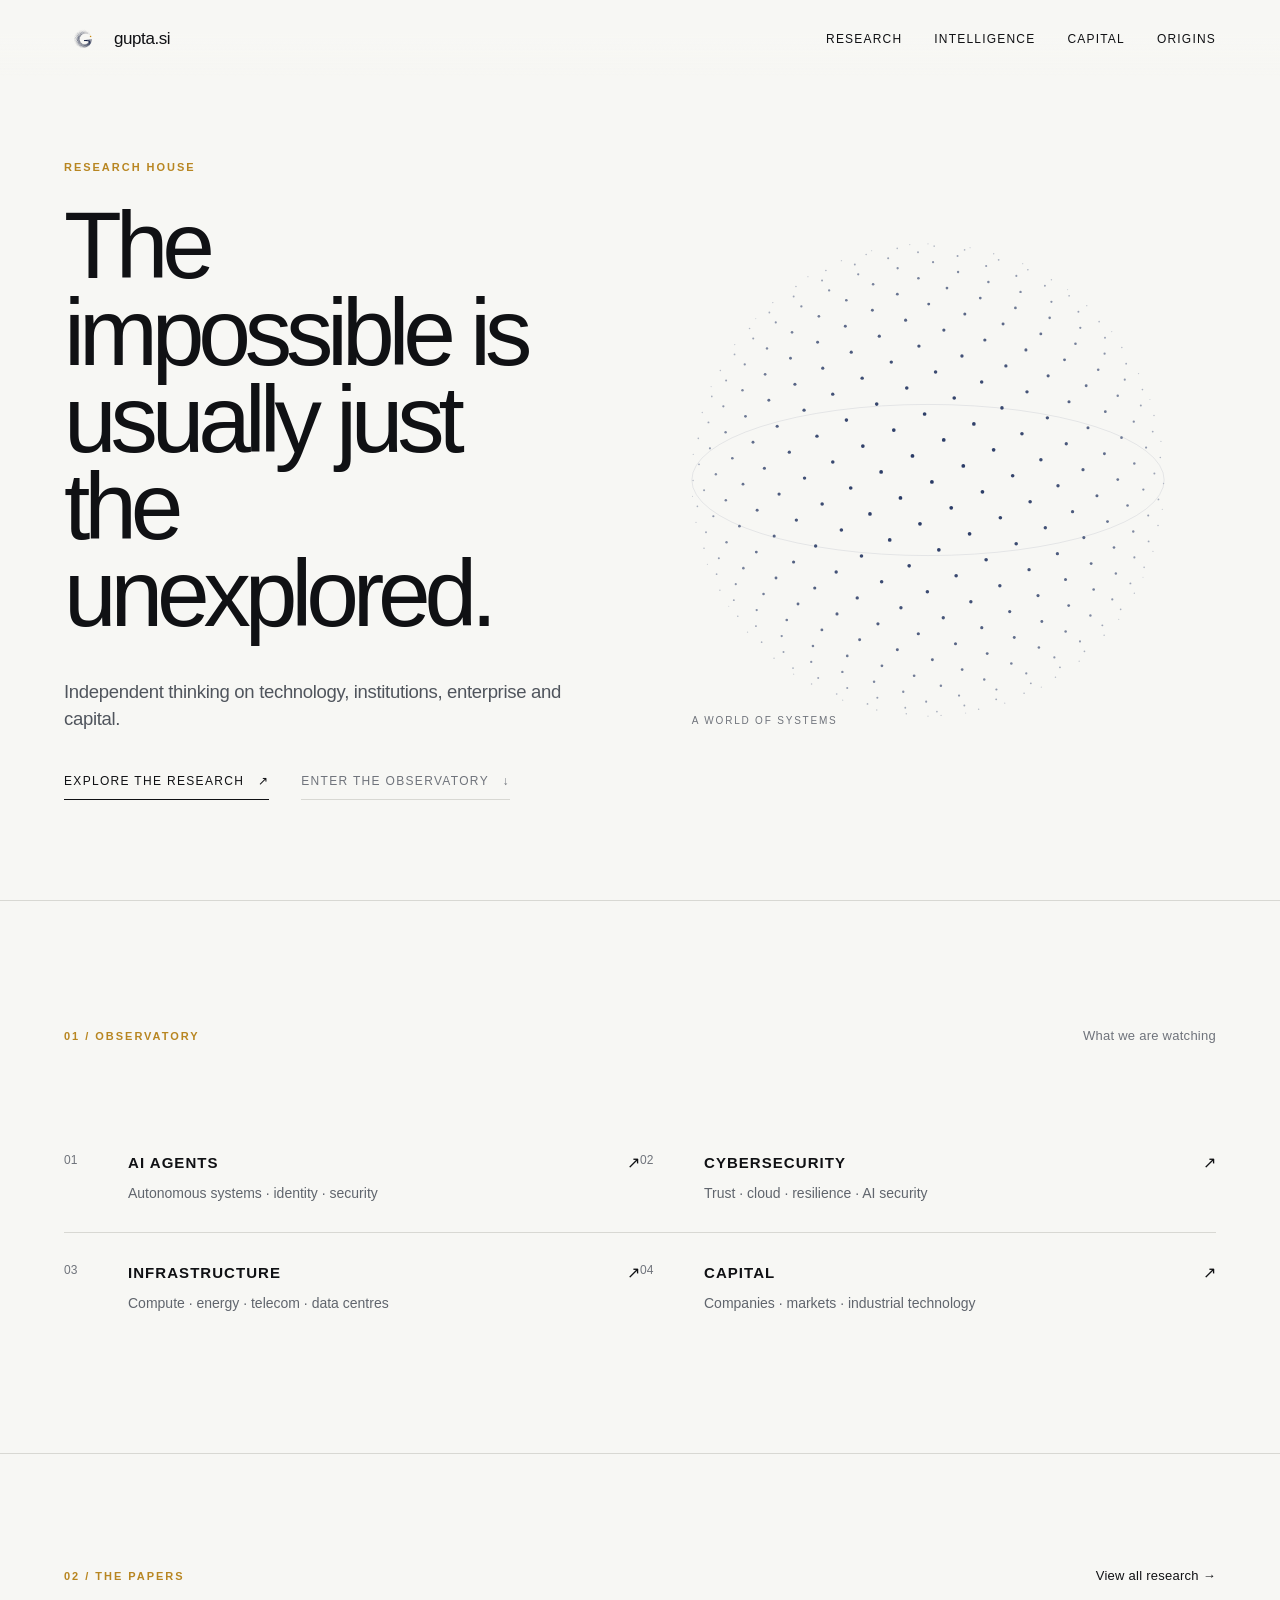
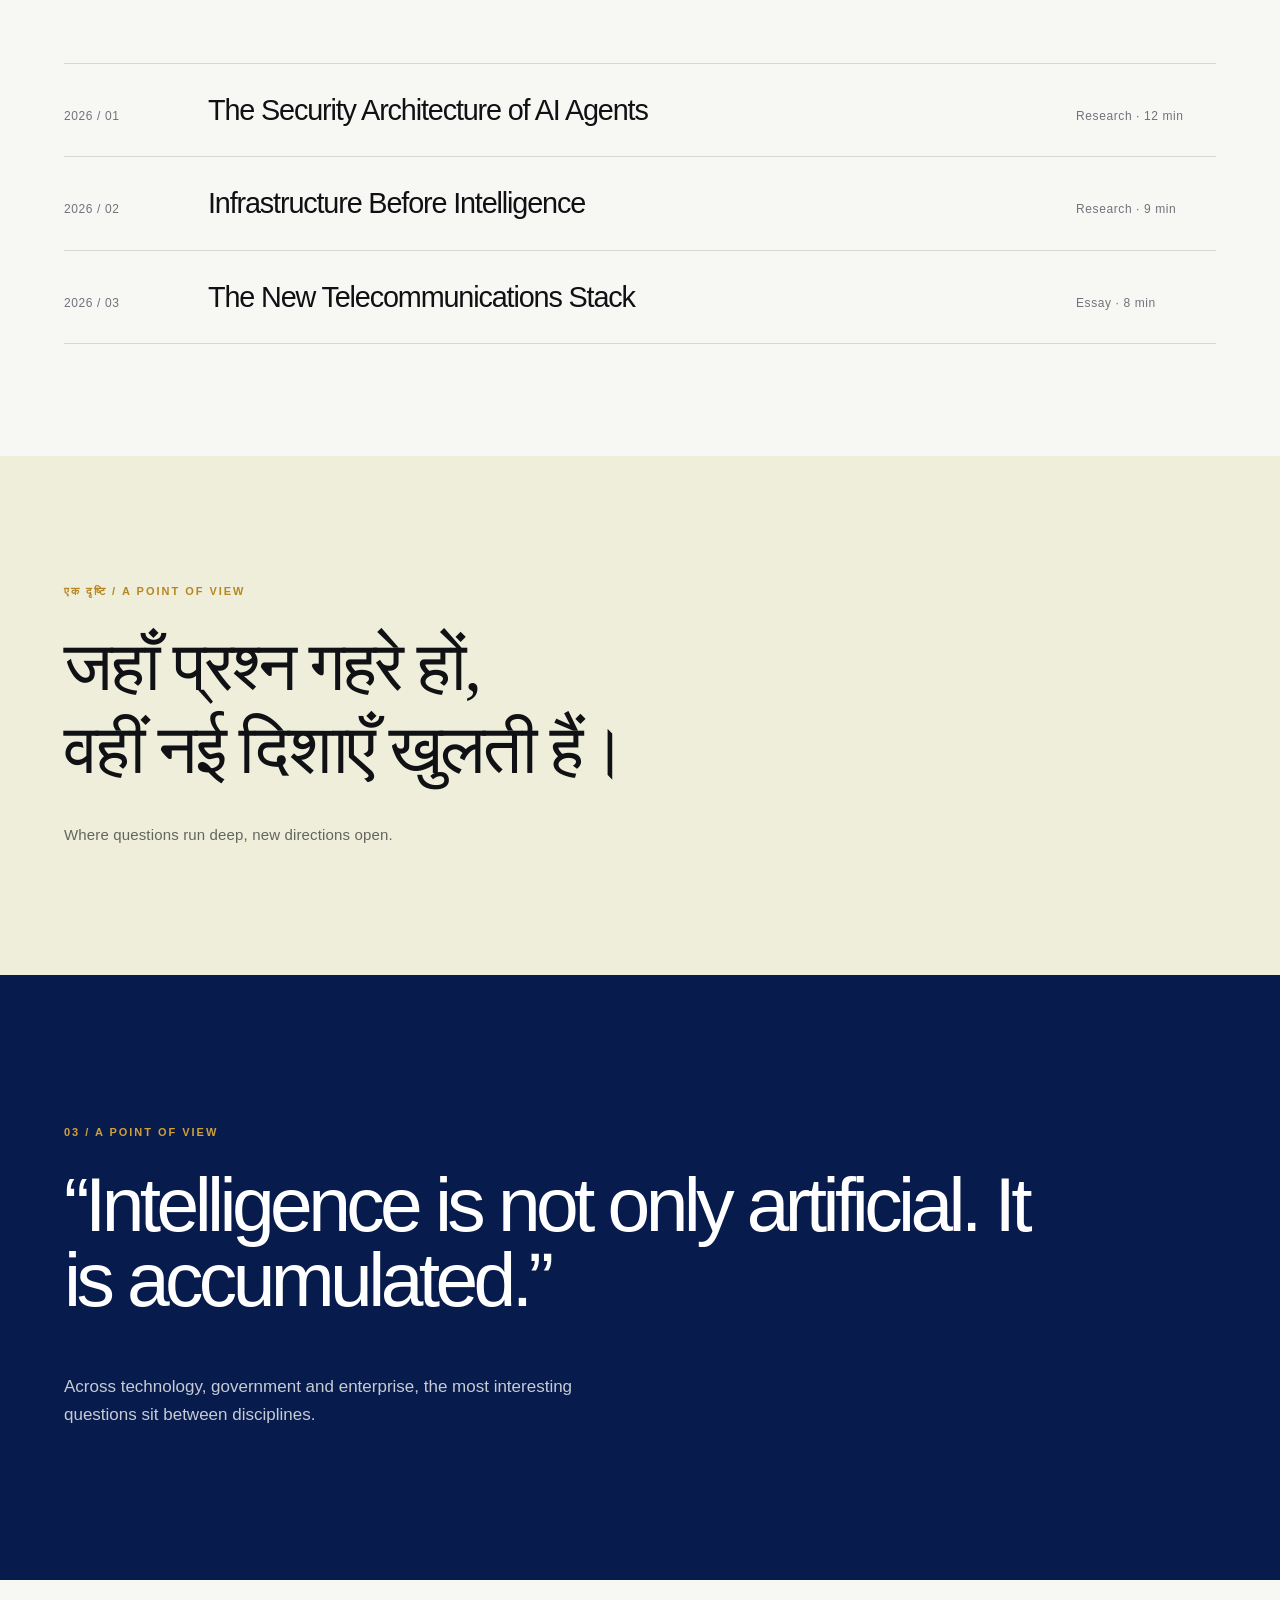
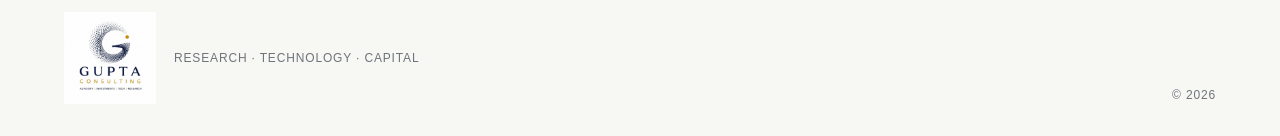
==== commit deb129bc: "Update index.html" ====
--- a/index.html
+++ b/index.html
@@ -4,15 +4,15 @@
 <meta charset="utf-8">
 <meta name="viewport" content="width=device-width,initial-scale=1,viewport-fit=cover">
 <meta name="theme-color" content="#f7f7f4">
-<meta name="description" content="Gupta — Research, intelligence and perspectives on technology, institutions, enterprise and capital.">
+<meta name="description" content="Gupta - Research, intelligence and perspectives on technology, institutions, enterprise and capital.">
 <link rel="icon" href="assets/favicon.ico">
 <link rel="icon" type="image/png" sizes="32x32" href="assets/favicon-32.png">
 <link rel="apple-touch-icon" href="assets/apple-touch-icon.png">
 <link rel="manifest" href="site.webmanifest">
 <meta property="og:title" content="Gupta.SI">
 <meta property="og:description" content="Research, intelligence and perspectives on technology, institutions, enterprise and capital.">
-<meta property="og:image" content="assets/gupta-logo.png">
-<title>Gupta.SI — Research &amp; Perspectives</title>
+<meta property="og:image" content="assets/gupta-log.png">
+<title>gupta.si</title>
 <link rel="stylesheet" href="assets/styles.css">
 </head>
 <body>
@@ -102,7 +102,7 @@
 
 <footer class="site-footer">
   <div class="footer-brand">
-    <img src="assets/gupta-logo.png" alt="Gupta" class="footer-logo">
+    <img src="assets/gupta-log.png" alt="Gupta" class="footer-logo">
     <span>Research · Technology · Capital</span>
   </div>
   <span>© 2026</span>
--- a/assets/styles.css
+++ b/assets/styles.css
@@ -0,0 +1,161 @@
+
+:root{
+  --paper:#f7f7f4;
+  --ink:#101114;
+  --navy:#071b4d;
+  --gold:#b88621;
+  --muted:#6f737b;
+  --line:#d8d8d3;
+  --pad:clamp(24px,5vw,80px);
+  --content:1480px;
+}
+*{box-sizing:border-box}
+html{background:var(--paper);scroll-behavior:smooth}
+body{
+  margin:0;background:var(--paper);color:var(--ink);
+  font-family:-apple-system,BlinkMacSystemFont,"Helvetica Neue",Helvetica,Arial,sans-serif;
+  font-size:16px;line-height:1.5;-webkit-font-smoothing:antialiased;text-rendering:optimizeLegibility
+}
+a{color:inherit;text-decoration:none}
+button,a{touch-action:manipulation}
+.site-header{
+  position:fixed;z-index:50;top:0;left:0;right:0;
+  display:flex;align-items:center;justify-content:space-between;
+  padding:20px var(--pad);
+  background:linear-gradient(var(--paper) 42%,rgba(247,247,244,0));
+  pointer-events:none
+}
+.brand,.desktop-nav,.menu-toggle{pointer-events:auto}
+.brand{display:flex;align-items:center;gap:12px}
+.brand-mark{width:38px;height:38px;display:block;object-fit:contain}
+.brand-name{font-size:17px;letter-spacing:-.025em}
+.desktop-nav{display:flex;gap:32px;font-size:12px;letter-spacing:.10em;text-transform:uppercase}
+.desktop-nav a{transition:opacity .2s}.desktop-nav a:hover{opacity:.5}
+.menu-toggle{display:none;background:none;border:0;padding:10px;min-width:44px;min-height:44px}
+.menu-toggle span{display:block;width:25px;height:1.5px;background:var(--ink);margin:5px}
+.mobile-menu{display:none}
+
+.hero{
+  min-height:100svh;padding:150px var(--pad) 90px;
+  display:grid;grid-template-columns:minmax(0,1fr) minmax(320px,45vw);
+  gap:5vw;align-items:center;max-width:var(--content);margin:auto
+}
+.hero-copy{max-width:820px}
+.eyebrow{
+  margin:0 0 28px;color:var(--gold);font-size:11px;font-weight:650;
+  line-height:1.3;letter-spacing:.18em;text-transform:uppercase
+}
+.hero h1{
+  margin:0;font-size:clamp(58px,7.4vw,116px);font-weight:400;
+  line-height:.92;letter-spacing:-.065em;max-width:900px
+}
+.hero-deck{
+  max-width:560px;margin:40px 0 0;color:#50555d;
+  font-size:clamp(18px,1.45vw,22px);line-height:1.48;letter-spacing:-.018em
+}
+.hero-links{display:flex;gap:32px;margin-top:40px}
+.text-link{
+  font-size:12px;text-transform:uppercase;letter-spacing:.11em;
+  border-bottom:1px solid var(--ink);padding-bottom:9px
+}
+.text-link span{margin-left:9px}.muted-link{color:var(--muted);border-color:var(--line)}
+.globe-wrap{
+  position:relative;aspect-ratio:1;max-width:620px;justify-self:end;width:100%;
+  display:grid;place-items:center
+}
+.globe-wrap canvas{width:100%;height:100%;display:block}
+.globe-caption{position:absolute;bottom:7%;left:9%;font-size:10px;letter-spacing:.18em;color:var(--muted)}
+
+.section{padding:112px var(--pad);max-width:var(--content);margin:auto}
+.rule-top{border-top:1px solid var(--line)}
+.section-head{display:flex;justify-content:space-between;align-items:baseline;margin-bottom:52px}
+.section-note{font-size:13px;color:var(--muted);letter-spacing:.02em}
+.link{color:var(--ink)}
+.signal-grid{display:grid;grid-template-columns:1fr 1fr}
+.signal{
+  display:grid;grid-template-columns:52px 1fr 34px;gap:12px;
+  padding:28px 0;border-top:1px solid var(--line);transition:padding .25s
+}
+.signal:nth-child(-n+2){border-top:0}
+.signal:hover{padding-left:10px}
+.signal-no{font-size:12px;color:var(--muted)}
+.signal b{font-size:15px;font-weight:550;letter-spacing:.07em}
+.signal small{display:block;margin-top:8px;color:#60656d;font-size:14px;line-height:1.45}
+.signal i{font-style:normal;font-size:16px;text-align:right}
+
+.paper-list{border-top:1px solid var(--line)}
+.paper{
+  display:grid;grid-template-columns:120px 1fr 140px;gap:24px;align-items:baseline;
+  padding:30px 0;border-bottom:1px solid var(--line)
+}
+.paper span,.paper em{font-size:12px;color:var(--muted);font-style:normal;letter-spacing:.05em}
+.paper h2{margin:0;font-size:clamp(25px,2.25vw,34px);font-weight:400;letter-spacing:-.04em;line-height:1.12}
+
+.hindi-section{background:#eeeeda;padding:128px var(--pad)}
+.hindi-inner{max-width:var(--content);margin:auto}
+.hindi-section blockquote{
+  margin:0;max-width:1000px;
+  font-family:"Noto Serif Devanagari","Nirmala UI","Mangal",serif;
+  font-size:clamp(40px,5.4vw,80px);font-weight:400;line-height:1.2;letter-spacing:-.035em
+}
+.translation{margin:32px 0 0;color:#62665f;font-size:15px;letter-spacing:.01em}
+
+.manifesto{padding:150px var(--pad);background:var(--navy);color:#fff}
+.manifesto blockquote{
+  max-width:1000px;margin:0;font-size:clamp(44px,6vw,90px);
+  line-height:.98;letter-spacing:-.06em;font-weight:400
+}
+.manifesto>p:last-child{max-width:560px;margin:56px 0 0;color:#c7cbd4;font-size:17px;line-height:1.65}
+.manifesto .eyebrow{color:#d0a03b}
+
+.site-footer{
+  display:flex;justify-content:space-between;align-items:flex-end;
+  padding:32px var(--pad);color:var(--muted);font-size:12px;letter-spacing:.07em;text-transform:uppercase
+}
+.footer-brand{display:flex;align-items:center;gap:18px}
+.footer-logo{width:92px;height:auto;display:block}
+
+.inner-page{padding:180px var(--pad) 110px;max-width:var(--content);margin:auto}
+.page-intro{max-width:900px;padding-bottom:120px}
+.page-intro h1{margin:0;font-size:clamp(62px,8vw,124px);line-height:.9;letter-spacing:-.065em;font-weight:400}
+.intro-copy{max-width:600px;margin:42px 0 0;color:#555a62;font-size:19px;line-height:1.55}
+.content-list{border-top:1px solid var(--line)}
+.content-row{
+  display:grid;grid-template-columns:70px 1fr 140px;gap:28px;
+  padding:44px 0;border-bottom:1px solid var(--line);align-items:start
+}
+.row-no{font-size:12px;color:var(--muted)}
+.content-row h2{font-size:clamp(30px,3.3vw,54px);line-height:1.02;letter-spacing:-.05em;font-weight:400;margin:0}
+.content-row p{max-width:720px;margin:18px 0 0;color:#5d6269;font-size:17px;line-height:1.6}
+.content-row em{font-size:12px;color:var(--muted);font-style:normal;letter-spacing:.10em;text-transform:uppercase;text-align:right}
+.closing-note{padding:150px 0 60px;max-width:760px}
+.closing-note>p:last-child{font-size:32px;line-height:1.18;letter-spacing:-.04em}
+
+@media(max-width:800px){
+  .site-header{padding:16px 20px}.desktop-nav{display:none}.menu-toggle{display:block}
+  .brand-mark{width:36px;height:36px}.brand-name{font-size:17px}
+  .mobile-menu{
+    position:fixed;z-index:40;inset:0;background:var(--paper);
+    padding:92px 24px 40px;display:flex;flex-direction:column;gap:24px;
+    transform:translateY(-100%);transition:transform .35s cubic-bezier(.16,1,.3,1)
+  }
+  .mobile-menu.open{transform:none}
+  .mobile-menu-top{display:flex;align-items:center;gap:12px;margin-bottom:18px;color:var(--muted);font-size:15px}
+  .mobile-mark{width:34px;height:34px;object-fit:contain}
+  .mobile-menu a{font-size:44px;line-height:1.05;letter-spacing:-.05em}
+  .hero{grid-template-columns:1fr;padding:120px 20px 72px;min-height:auto;gap:34px}
+  .hero h1{font-size:clamp(50px,14vw,78px)}.hero-deck{margin-top:30px;font-size:18px}
+  .hero-links{flex-direction:column;gap:20px;align-items:flex-start;margin-top:32px}
+  .globe-wrap{width:min(92vw,500px);justify-self:center;order:-1}.globe-caption{bottom:4%;left:4%}
+  .section{padding:84px 20px}.section-head{margin-bottom:38px}
+  .signal-grid{grid-template-columns:1fr}.signal:nth-child(2){border-top:1px solid var(--line)}
+  .signal{padding:26px 0}.signal b{font-size:15px}.signal small{font-size:14px}
+  .paper{grid-template-columns:1fr;gap:8px;padding:27px 0}.paper h2{font-size:28px}.paper span,.paper em{font-size:12px}
+  .hindi-section{padding:92px 20px}.hindi-section blockquote{font-size:clamp(36px,10vw,54px)}.translation{font-size:14px}
+  .manifesto{padding:100px 20px}.manifesto blockquote{font-size:50px}.manifesto>p:last-child{font-size:16px}
+  .site-footer{padding:26px 20px;font-size:10px;gap:20px}.footer-brand{gap:12px;align-items:center}.footer-logo{width:82px}
+  .inner-page{padding:130px 20px 76px}.page-intro{padding-bottom:82px}.page-intro h1{font-size:clamp(56px,15vw,84px)}
+  .intro-copy{font-size:18px}.content-row{grid-template-columns:36px 1fr;gap:12px;padding:34px 0}.content-row em{grid-column:2;text-align:left;margin-top:7px}.content-row h2{font-size:33px}.content-row p{font-size:16px}
+  .closing-note{padding:100px 0 40px}.closing-note>p:last-child{font-size:27px}
+}
+@media(prefers-reduced-motion:reduce){html{scroll-behavior:auto}.mobile-menu{transition:none}.signal{transition:none}}
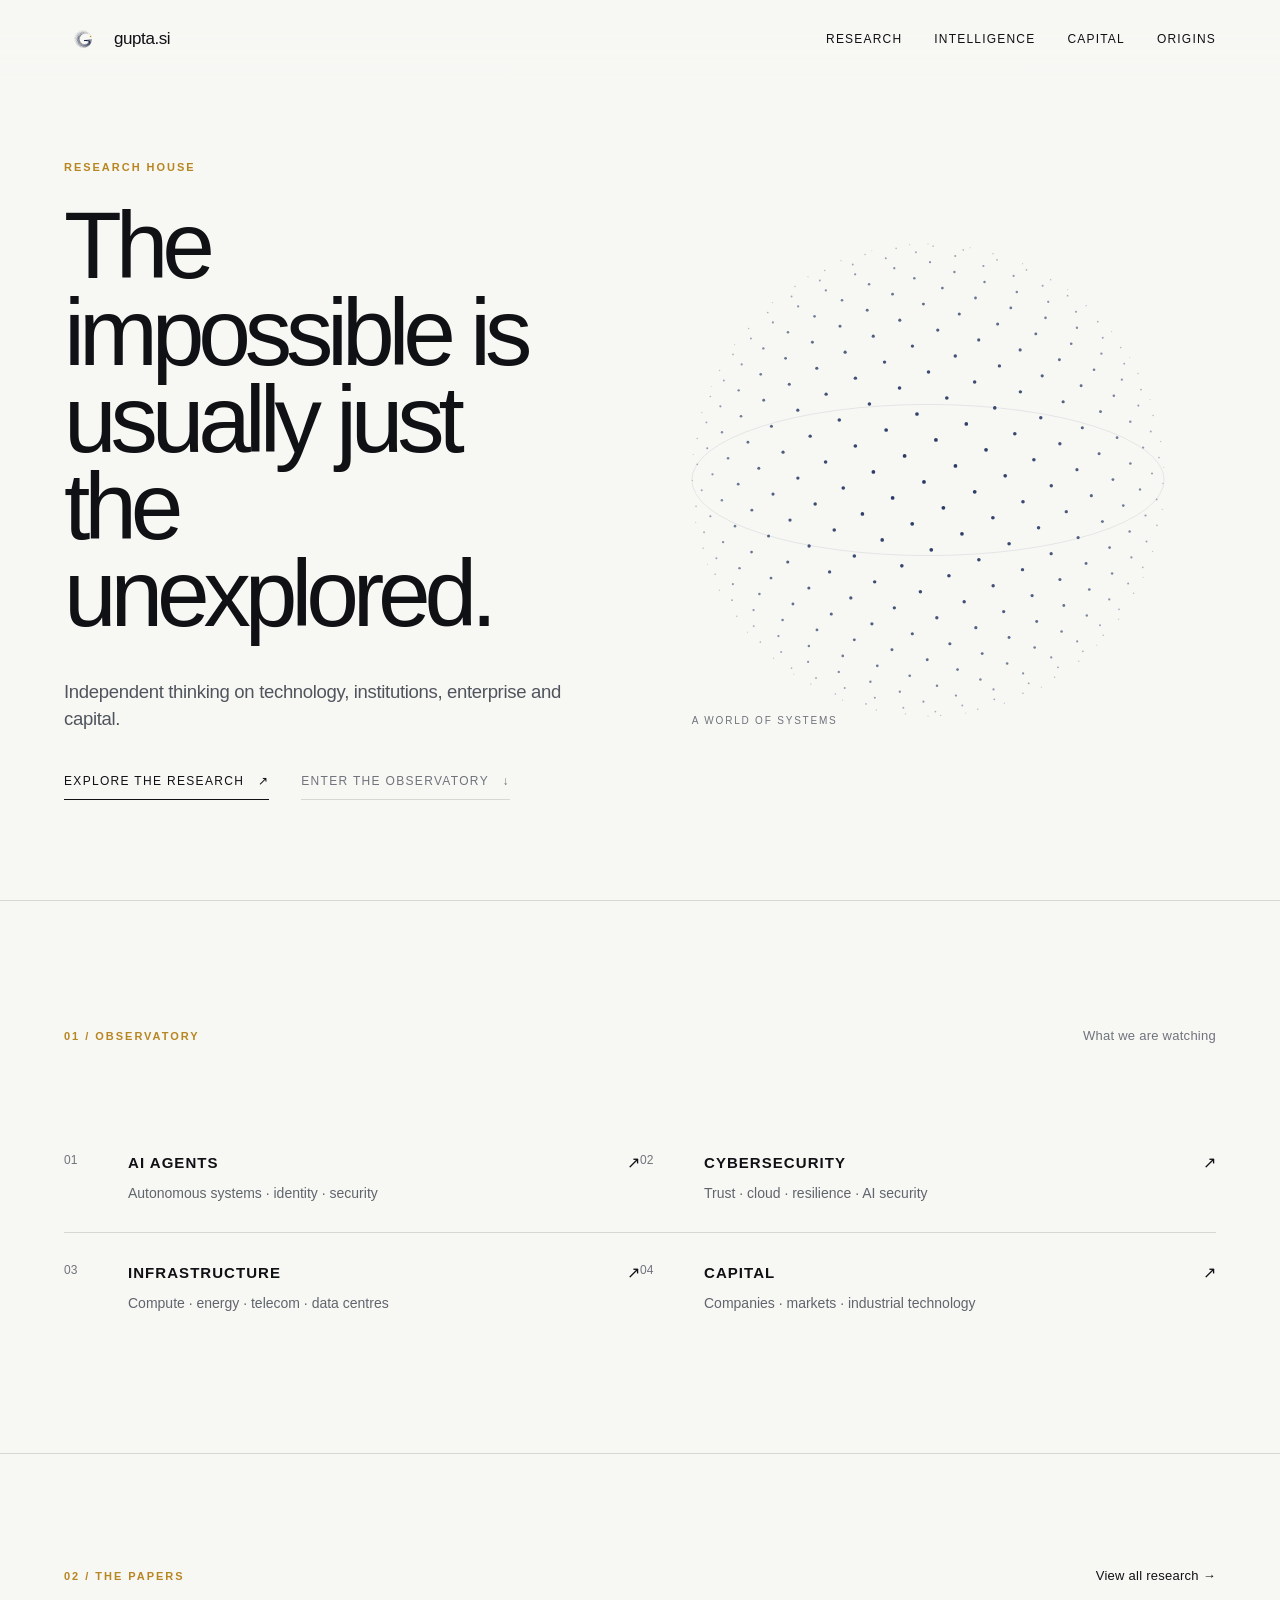
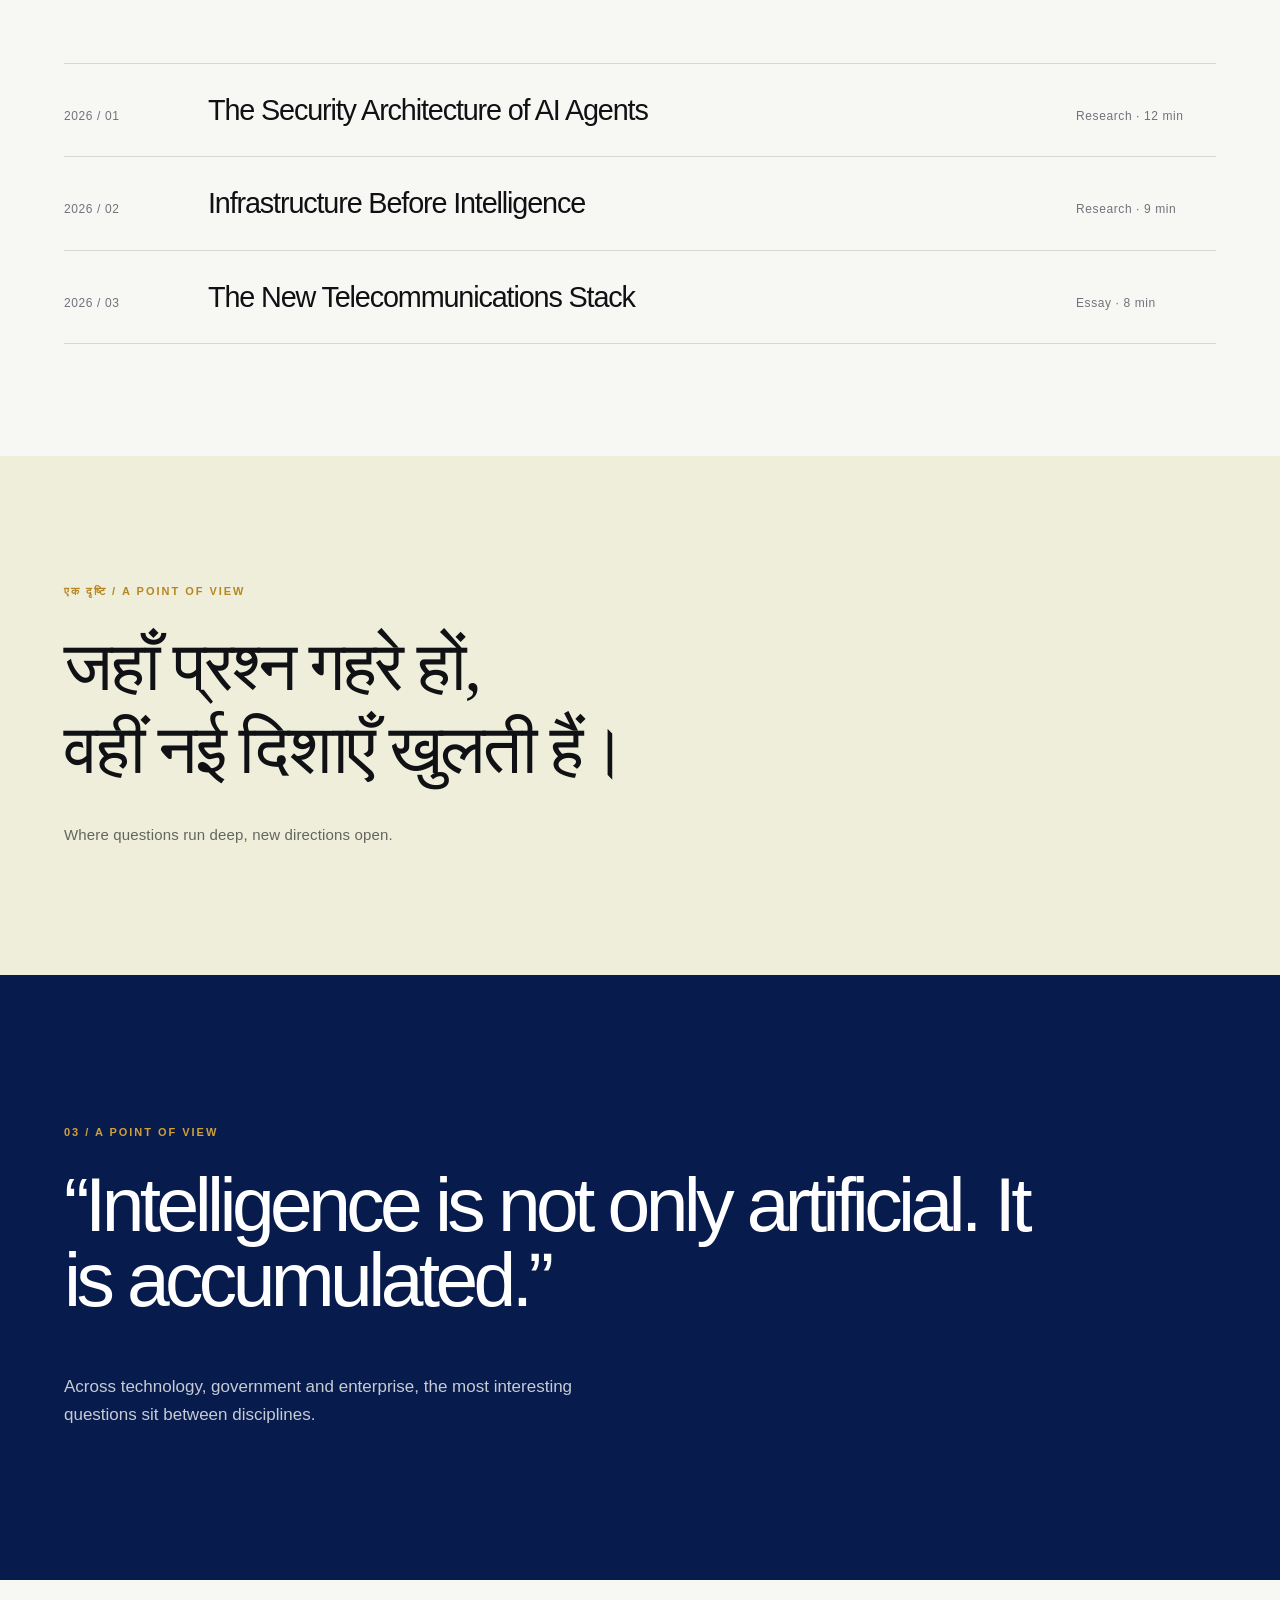
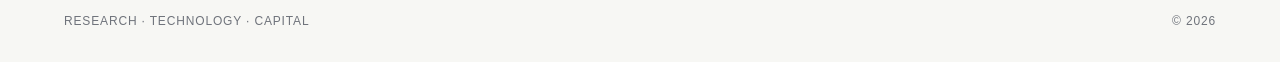
==== commit 1911f48f: "Update index.html" ====
--- a/index.html
+++ b/index.html
@@ -102,7 +102,6 @@
 
 <footer class="site-footer">
   <div class="footer-brand">
-    <img src="assets/gupta-log.png" alt="Gupta" class="footer-logo">
     <span>Research · Technology · Capital</span>
   </div>
   <span>© 2026</span>
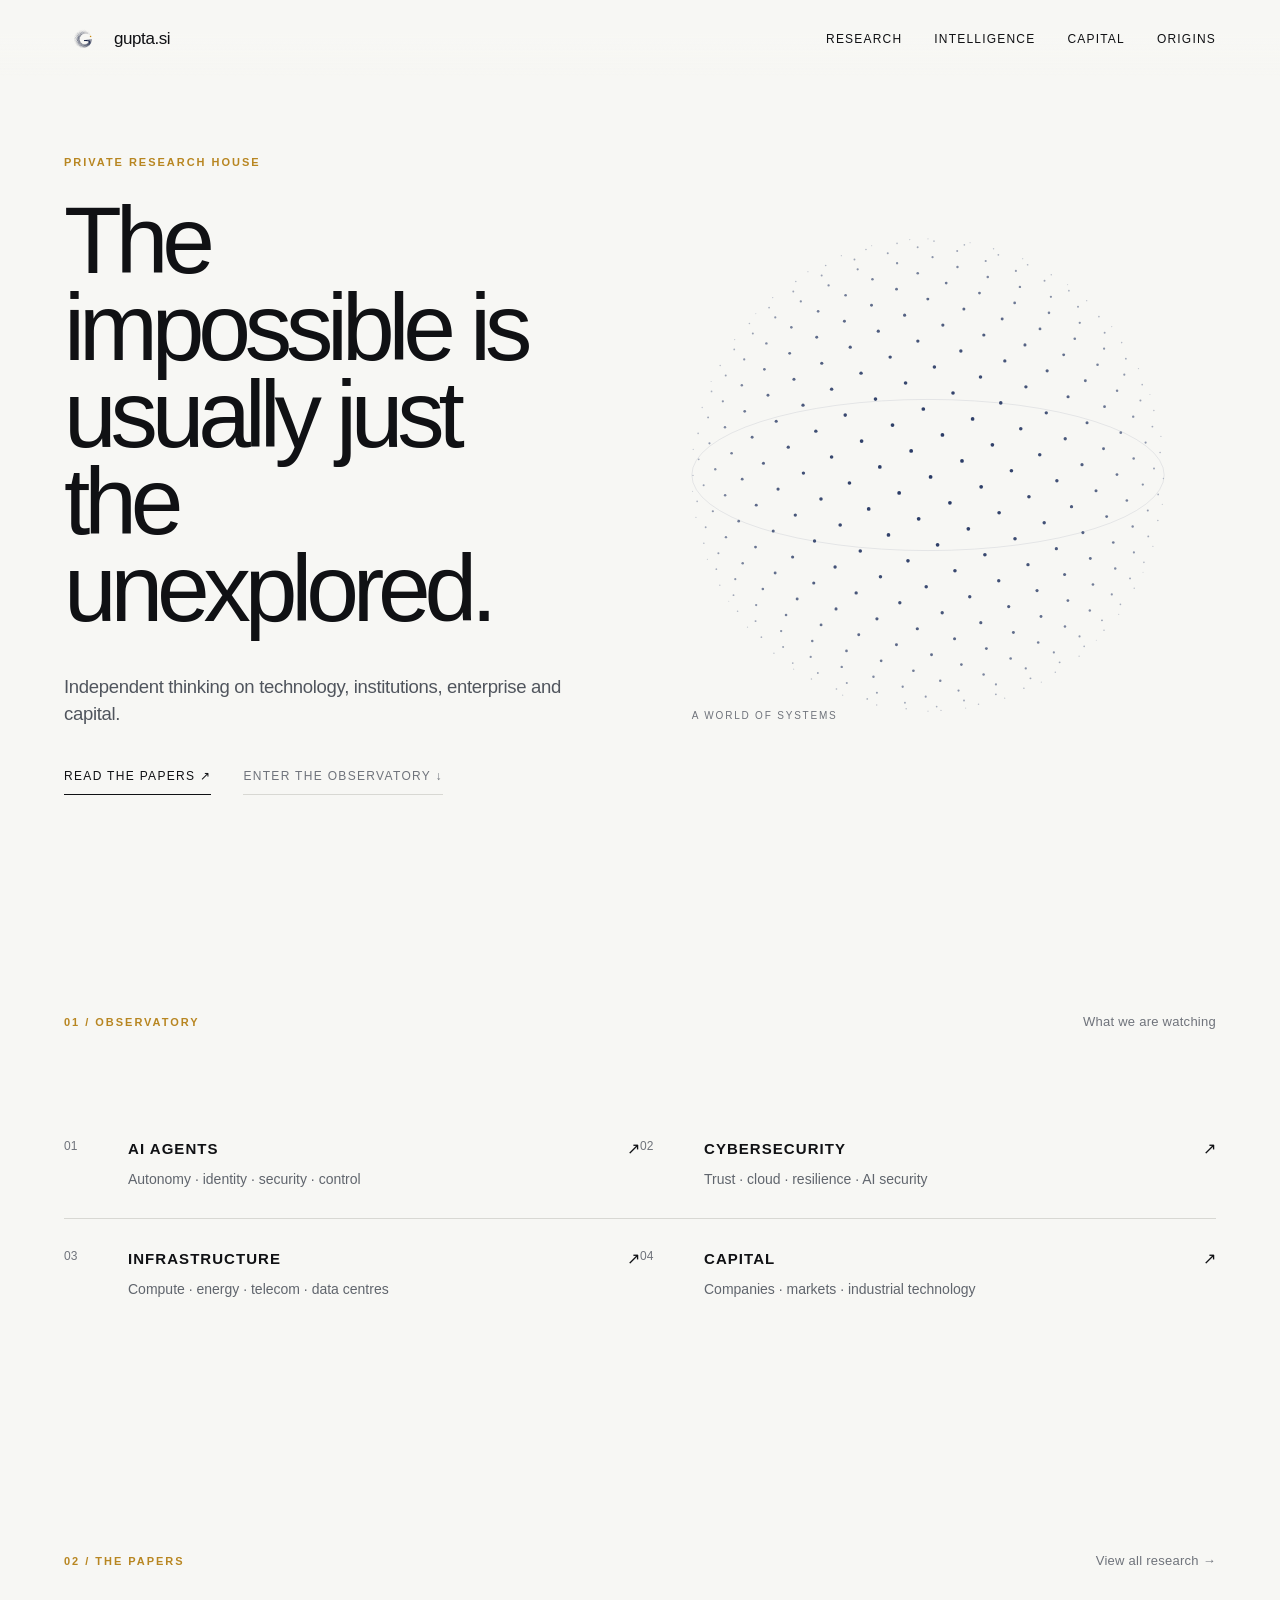
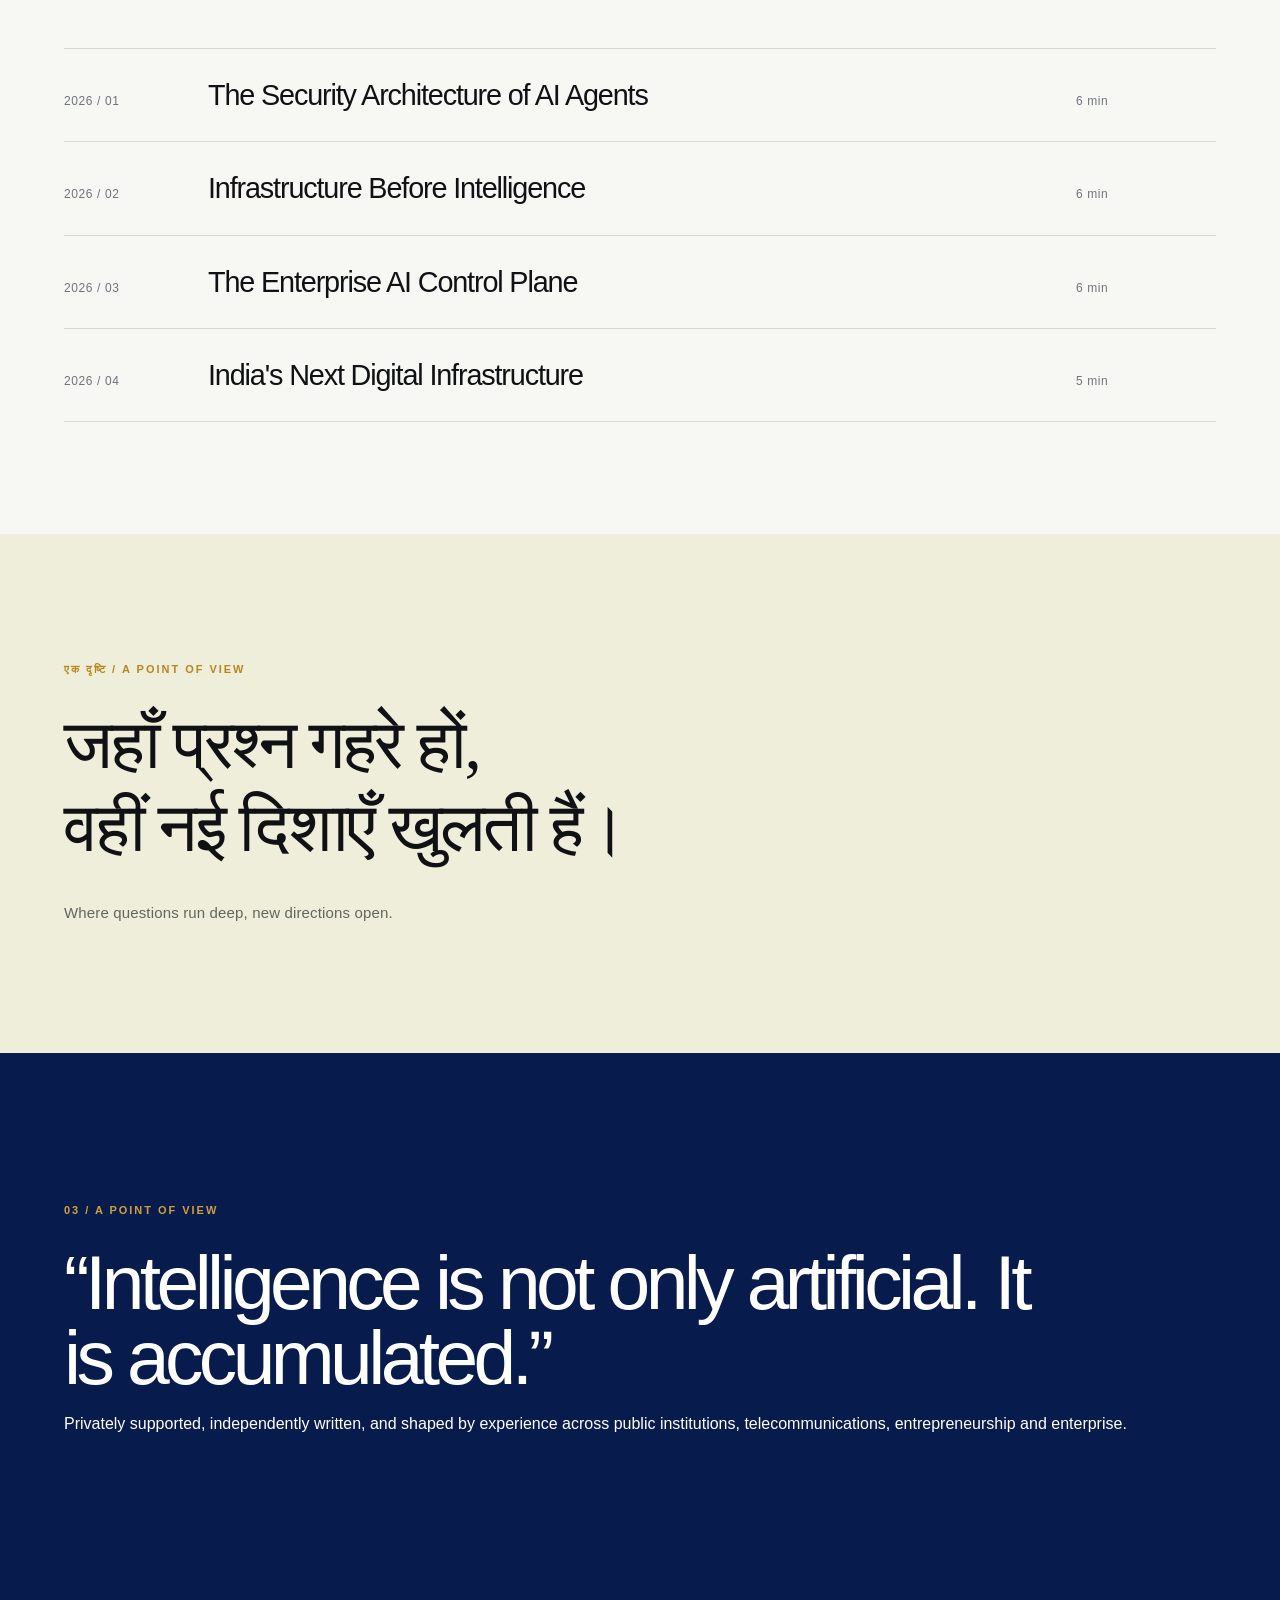
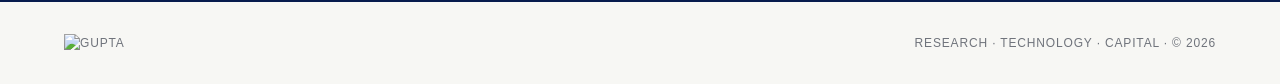
==== commit a24fff09: "Update index.html" ====
--- a/index.html
+++ b/index.html
@@ -1,112 +1,123 @@
 <!doctype html>
 <html lang="en">
-<head>
-<meta charset="utf-8">
-<meta name="viewport" content="width=device-width,initial-scale=1,viewport-fit=cover">
-<meta name="theme-color" content="#f7f7f4">
-<meta name="description" content="Gupta - Research, intelligence and perspectives on technology, institutions, enterprise and capital.">
-<link rel="icon" href="assets/favicon.ico">
-<link rel="icon" type="image/png" sizes="32x32" href="assets/favicon-32.png">
-<link rel="apple-touch-icon" href="assets/apple-touch-icon.png">
-<link rel="manifest" href="site.webmanifest">
-<meta property="og:title" content="Gupta.SI">
-<meta property="og:description" content="Research, intelligence and perspectives on technology, institutions, enterprise and capital.">
-<meta property="og:image" content="assets/gupta-log.png">
-<title>gupta.si</title>
-<link rel="stylesheet" href="assets/styles.css">
-</head>
-<body>
-<header class="site-header">
-  <a class="brand" href="index.html" aria-label="Gupta home">
-    <img src="assets/gupta-mark.png" alt="Gupta" class="brand-mark">
-    <span class="brand-name">gupta.si</span>
-  </a>
-  <nav class="desktop-nav" aria-label="Primary navigation">
-    <a href="research.html">Research</a>
-    <a href="intelligence.html">Intelligence</a>
-    <a href="capital.html">Capital</a>
-    <a href="origins.html">Origins</a>
-  </nav>
-  <button class="menu-toggle" aria-label="Open navigation" aria-expanded="false">
-    <span></span><span></span>
-  </button>
-</header>
-
-<div class="mobile-menu" aria-hidden="true">
-  <div class="mobile-menu-top">
-    <img src="assets/gupta-mark.png" alt="Gupta" class="mobile-mark">
-    <span>gupta.si</span>
-  </div>
-  <a href="research.html">Research</a>
-  <a href="intelligence.html">Intelligence</a>
-  <a href="capital.html">Capital</a>
-  <a href="origins.html">Origins</a>
-</div>
-
-<main>
-<section class="hero">
-  <div class="hero-copy">
-    <p class="eyebrow">RESEARCH HOUSE</p>
-    <h1>The impossible is usually just the unexplored.</h1>
-    <p class="hero-deck">Independent thinking on technology, institutions, enterprise and capital.</p>
-    <div class="hero-links">
-      <a class="text-link" href="research.html">Explore the research <span>↗</span></a>
-      <a class="text-link muted-link" href="#observatory">Enter the observatory <span>↓</span></a>
-    </div>
-  </div>
-  <div class="globe-wrap" aria-hidden="true">
-    <canvas id="globe"></canvas>
-    <div class="globe-caption">A WORLD OF SYSTEMS</div>
-  </div>
-</section>
-
-<section class="section rule-top" id="observatory">
-  <div class="section-head">
-    <p class="eyebrow">01 / OBSERVATORY</p>
-    <p class="section-note">What we are watching</p>
-  </div>
-  <div class="signal-grid">
-    <a class="signal" href="intelligence.html"><span class="signal-no">01</span><span><b>AI AGENTS</b><small>Autonomous systems · identity · security</small></span><i>↗</i></a>
-    <a class="signal" href="intelligence.html"><span class="signal-no">02</span><span><b>CYBERSECURITY</b><small>Trust · cloud · resilience · AI security</small></span><i>↗</i></a>
-    <a class="signal" href="intelligence.html"><span class="signal-no">03</span><span><b>INFRASTRUCTURE</b><small>Compute · energy · telecom · data centres</small></span><i>↗</i></a>
-    <a class="signal" href="intelligence.html"><span class="signal-no">04</span><span><b>CAPITAL</b><small>Companies · markets · industrial technology</small></span><i>↗</i></a>
-  </div>
-</section>
-
-<section class="section rule-top">
-  <div class="section-head">
-    <p class="eyebrow">02 / THE PAPERS</p>
-    <a class="section-note link" href="research.html">View all research →</a>
-  </div>
-  <div class="paper-list">
-    <a class="paper" href="research.html"><span>2026 / 01</span><h2>The Security Architecture of AI Agents</h2><em>Research · 12 min</em></a>
-    <a class="paper" href="research.html"><span>2026 / 02</span><h2>Infrastructure Before Intelligence</h2><em>Research · 9 min</em></a>
-    <a class="paper" href="research.html"><span>2026 / 03</span><h2>The New Telecommunications Stack</h2><em>Essay · 8 min</em></a>
-  </div>
-</section>
-
-<section class="hindi-section">
-  <div class="hindi-inner">
-    <p class="eyebrow">एक दृष्टि / A POINT OF VIEW</p>
-    <blockquote>जहाँ प्रश्न गहरे हों,<br>वहीं नई दिशाएँ खुलती हैं।</blockquote>
-    <p class="translation">Where questions run deep, new directions open.</p>
-  </div>
-</section>
-
-<section class="manifesto">
-  <p class="eyebrow">03 / A POINT OF VIEW</p>
-  <blockquote>“Intelligence is not only artificial. It is accumulated.”</blockquote>
-  <p>Across technology, government and enterprise, the most interesting questions sit between disciplines.</p>
-</section>
-</main>
-
-<footer class="site-footer">
-  <div class="footer-brand">
-    <span>Research · Technology · Capital</span>
-  </div>
-  <span>© 2026</span>
-</footer>
-<script src="assets/globe.js"></script>
-<script src="assets/site.js"></script>
-</body>
+    <head>
+        <meta charset="utf-8" />
+        <meta name="viewport" content="width=device-width,initial-scale=1" />
+        <meta name="theme-color" content="#fff" />
+        <meta
+            name="description"
+            content="gupta.si - an independent research house exploring technology, institutions, enterprise and capital."
+        />
+        <link rel="icon" href="assets/favicon.svg" />
+        <title>gupta.si — Research House</title>
+        <link rel="stylesheet" href="assets/styles.css" />
+    </head>
+    <body>
+        <header class="site-header">
+            <a class="brand" href="index.html"
+                ><img src="assets/gupta-mark.png" class="brand-mark" alt="Gupta" /><span class="brand-name"
+                    >gupta.si</span
+                ></a
+            >
+            <nav class="desktop-nav">
+                <a href="research.html">Research</a><a href="intelligence.html">Intelligence</a
+                ><a href="capital.html">Capital</a><a href="origins.html">Origins</a>
+            </nav>
+            <button class="menu-toggle" aria-label="Open menu"><span></span><span></span></button>
+        </header>
+        <div class="mobile-menu">
+            <a href="research.html">Research</a><a href="intelligence.html">Intelligence</a
+            ><a href="capital.html">Capital</a><a href="origins.html">Origins</a>
+        </div>
+        <main>
+            <section class="hero">
+                <div>
+                    <p class="eyebrow">PRIVATE RESEARCH HOUSE</p>
+                    <h1>The impossible is usually just the unexplored.</h1>
+                    <p class="hero-deck">Independent thinking on technology, institutions, enterprise and capital.</p>
+                    <div class="hero-links">
+                        <a class="text-link" href="research.html">Read the papers ↗</a
+                        ><a class="text-link muted-link" href="#observatory">Enter the observatory ↓</a>
+                    </div>
+                </div>
+                <div class="globe-wrap">
+                    <canvas id="globe"></canvas><span class="globe-caption">A WORLD OF SYSTEMS</span>
+                </div>
+            </section>
+            <section class="section" id="observatory">
+                <div class="section-head">
+                    <p class="eyebrow">01 / OBSERVATORY</p>
+                    <span class="section-note">What we are watching</span>
+                </div>
+                <div class="signal-grid">
+                    <a class="signal" href="intelligence.html#agents"
+                        ><span class="signal-no">01</span
+                        ><span><b>AI AGENTS</b><small>Autonomy · identity · security · control</small></span
+                        ><i>↗</i></a
+                    ><a class="signal" href="intelligence.html#cybersecurity"
+                        ><span class="signal-no">02</span
+                        ><span><b>CYBERSECURITY</b><small>Trust · cloud · resilience · AI security</small></span
+                        ><i>↗</i></a
+                    ><a class="signal" href="intelligence.html#infrastructure"
+                        ><span class="signal-no">03</span
+                        ><span><b>INFRASTRUCTURE</b><small>Compute · energy · telecom · data centres</small></span
+                        ><i>↗</i></a
+                    ><a class="signal" href="capital.html#technology-markets"
+                        ><span class="signal-no">04</span
+                        ><span><b>CAPITAL</b><small>Companies · markets · industrial technology</small></span
+                        ><i>↗</i></a
+                    >
+                </div>
+            </section>
+            <section class="section">
+                <div class="section-head">
+                    <p class="eyebrow">02 / THE PAPERS</p>
+                    <a class="section-note" href="research.html">View all research →</a>
+                </div>
+                <div class="paper-list">
+                    <a class="paper" href="papers/ai-agents.html"
+                        ><span>2026 / 01</span>
+                        <h2>The Security Architecture of AI Agents</h2>
+                        <em>6 min</em></a
+                    ><a class="paper" href="papers/infrastructure.html"
+                        ><span>2026 / 02</span>
+                        <h2>Infrastructure Before Intelligence</h2>
+                        <em>6 min</em></a
+                    ><a class="paper" href="papers/control-plane.html"
+                        ><span>2026 / 03</span>
+                        <h2>The Enterprise AI Control Plane</h2>
+                        <em>6 min</em></a
+                    ><a class="paper" href="papers/india.html"
+                        ><span>2026 / 04</span>
+                        <h2>India's Next Digital Infrastructure</h2>
+                        <em>5 min</em></a
+                    >
+                </div>
+            </section>
+            <section class="hindi-section">
+                <div class="hindi-inner">
+                    <p class="eyebrow">एक दृष्टि / A POINT OF VIEW</p>
+                    <blockquote>जहाँ प्रश्न गहरे हों,<br />वहीं नई दिशाएँ खुलती हैं।</blockquote>
+                    <p class="translation">Where questions run deep, new directions open.</p>
+                </div>
+            </section>
+            <section class="manifesto">
+                <div class="manifesto-inner">
+                    <p class="eyebrow">03 / A POINT OF VIEW</p>
+                    <blockquote>“Intelligence is not only artificial. It is accumulated.”</blockquote>
+                    <p>
+                        Privately supported, independently written, and shaped by experience across public institutions,
+                        telecommunications, entrepreneurship and enterprise.
+                    </p>
+                </div>
+            </section>
+        </main>
+        <footer class="site-footer">
+            <img class="footer-wordmark" src="assets/wordmark.svg" alt="Gupta" /><span
+                >Research · Technology · Capital · © 2026</span
+            >
+        </footer>
+        <script src="assets/site.js"></script>
+        <script src="assets/globe.js"></script>
+    </body>
 </html>
--- a/assets/styles.css
+++ b/assets/styles.css
@@ -36,9 +36,15 @@
 .mobile-menu{display:none}
 
 .hero{
-  min-height:100svh;padding:150px var(--pad) 90px;
-  display:grid;grid-template-columns:minmax(0,1fr) minmax(320px,45vw);
-  gap:5vw;align-items:center;max-width:var(--content);margin:auto
+  min-height:100svh;
+  box-sizing:border-box;
+  padding:120px var(--pad) 70px;
+  display:grid;
+  grid-template-columns:minmax(0,1fr) minmax(320px,45vw);
+  gap:5vw;
+  align-items:center;
+  max-width:var(--content);
+  margin:auto;
 }
 .hero-copy{max-width:820px}
 .eyebrow{
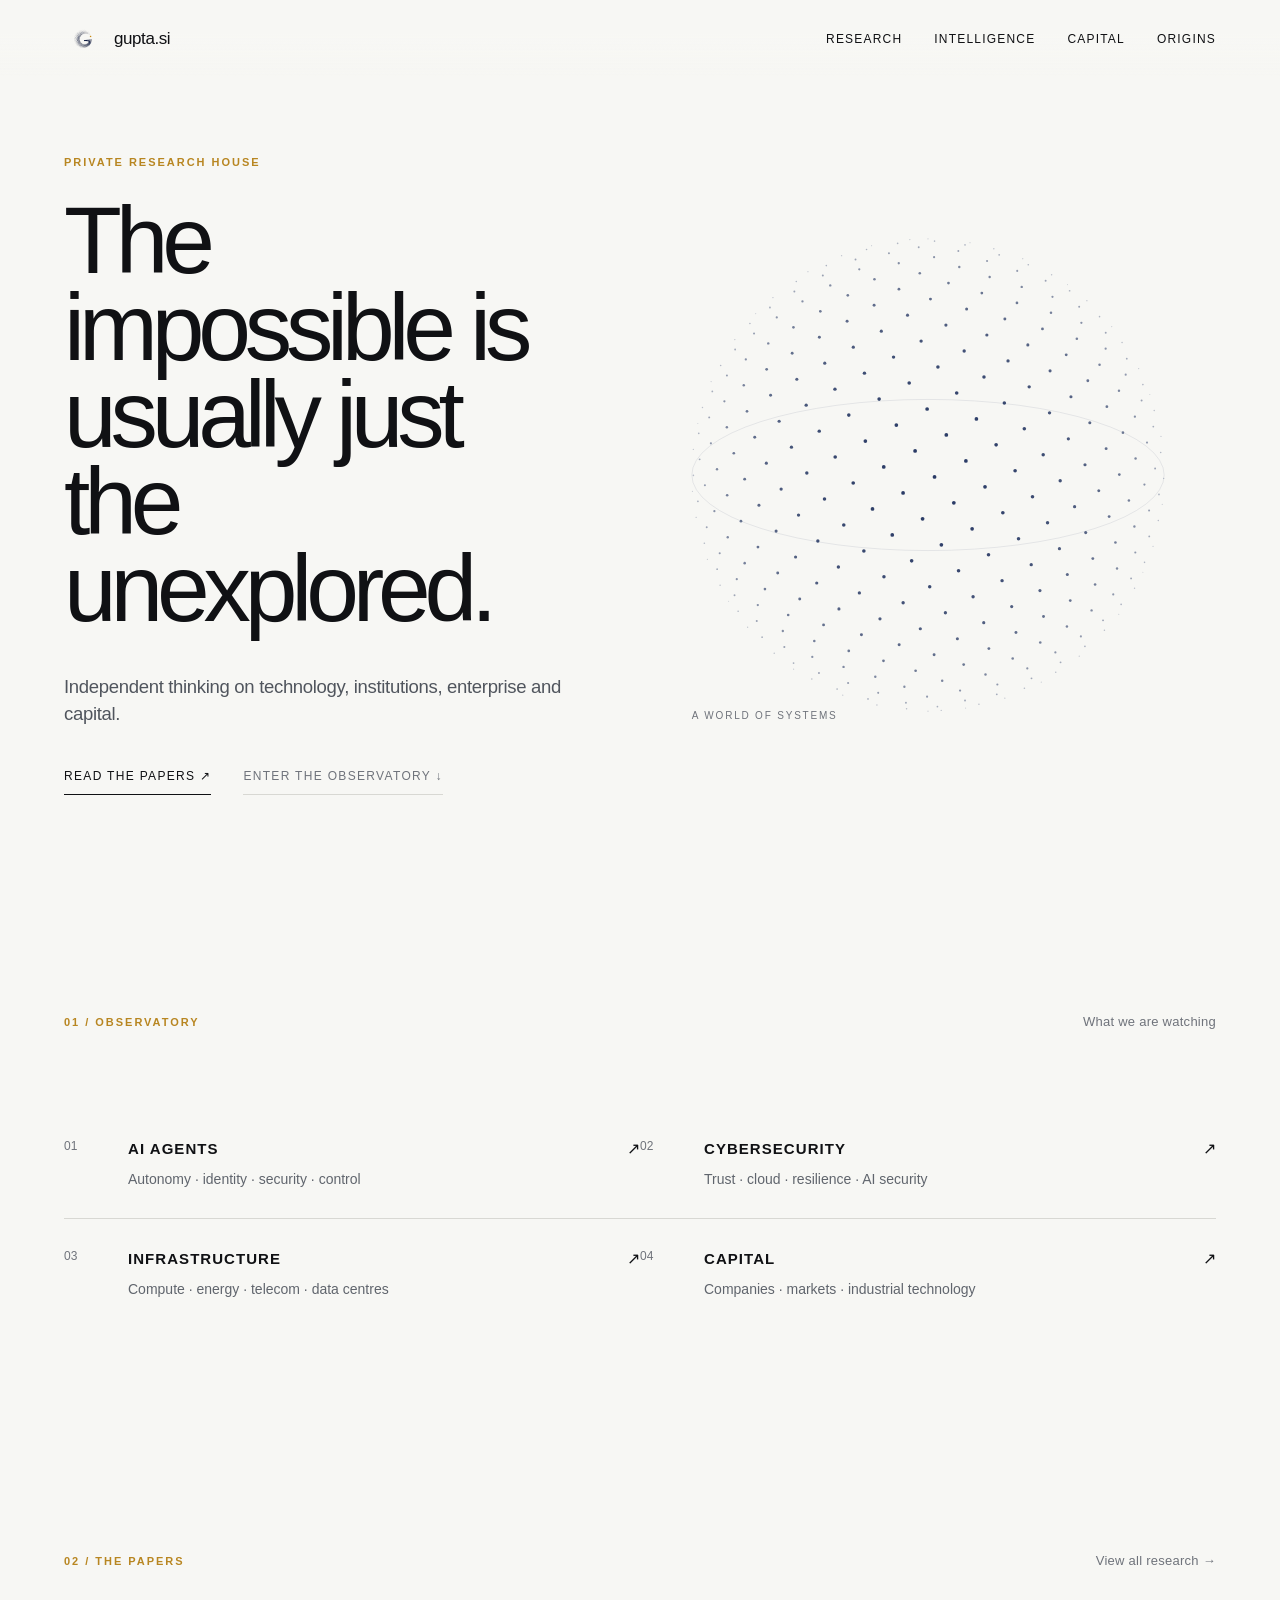
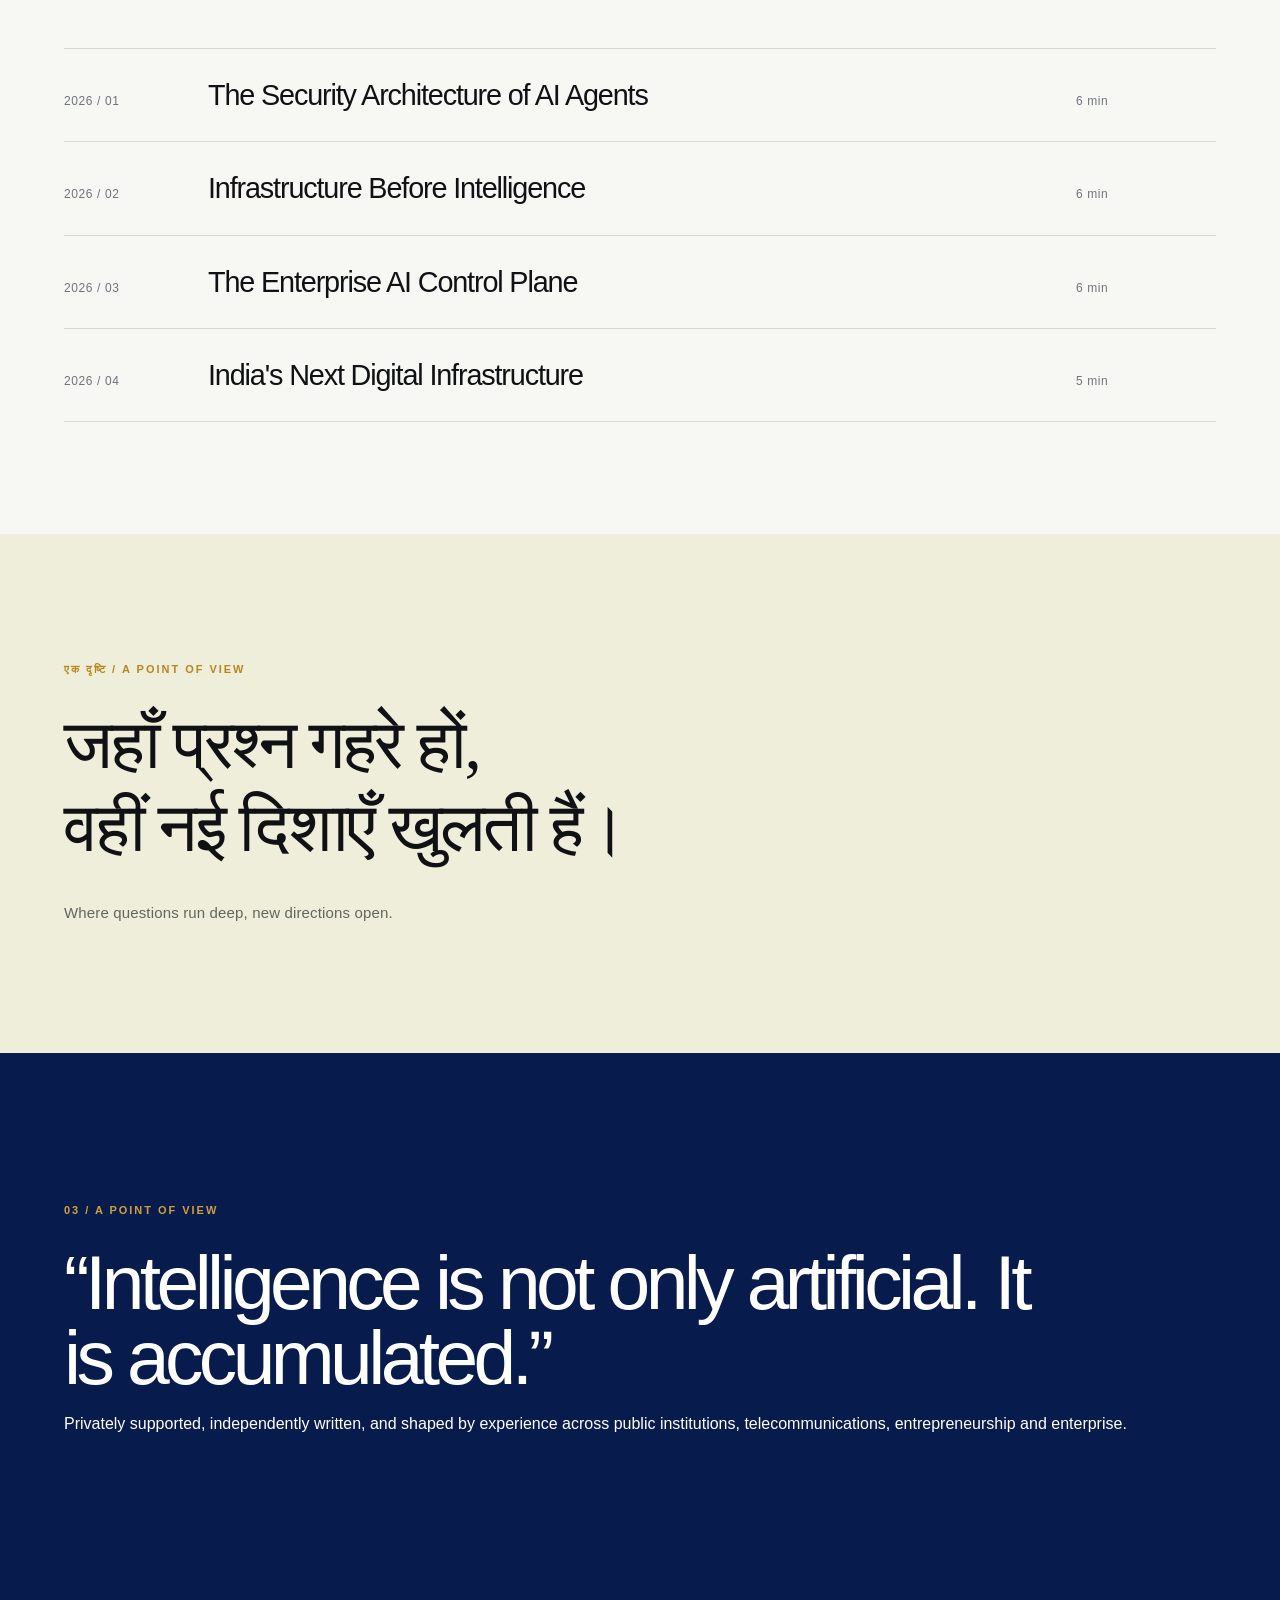
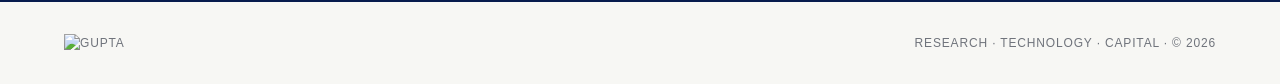
==== commit 437fb8a0: "Update index.html" ====
--- a/index.html
+++ b/index.html
@@ -9,7 +9,7 @@
             content="gupta.si - an independent research house exploring technology, institutions, enterprise and capital."
         />
         <link rel="icon" href="assets/favicon.svg" />
-        <title>gupta.si — Research House</title>
+        <title>gupta.si | Namaste</title>
         <link rel="stylesheet" href="assets/styles.css" />
     </head>
     <body>
